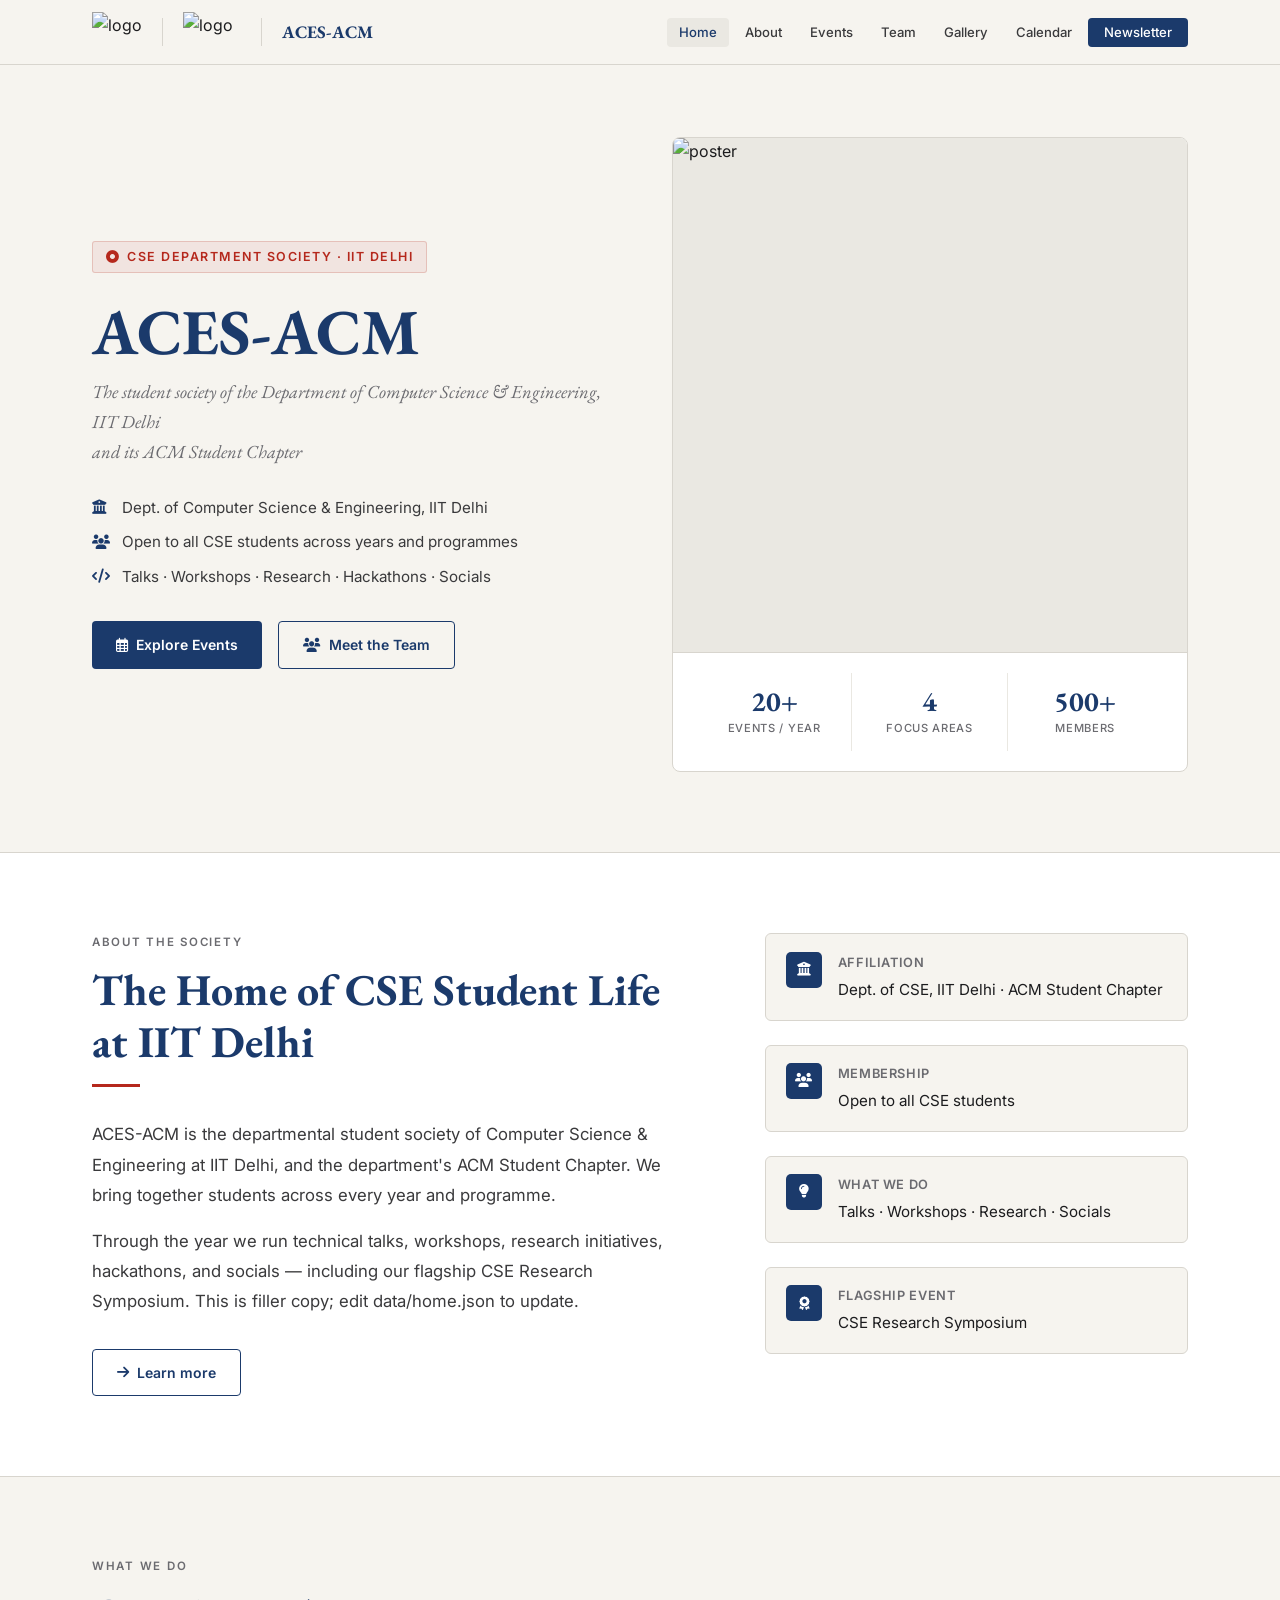
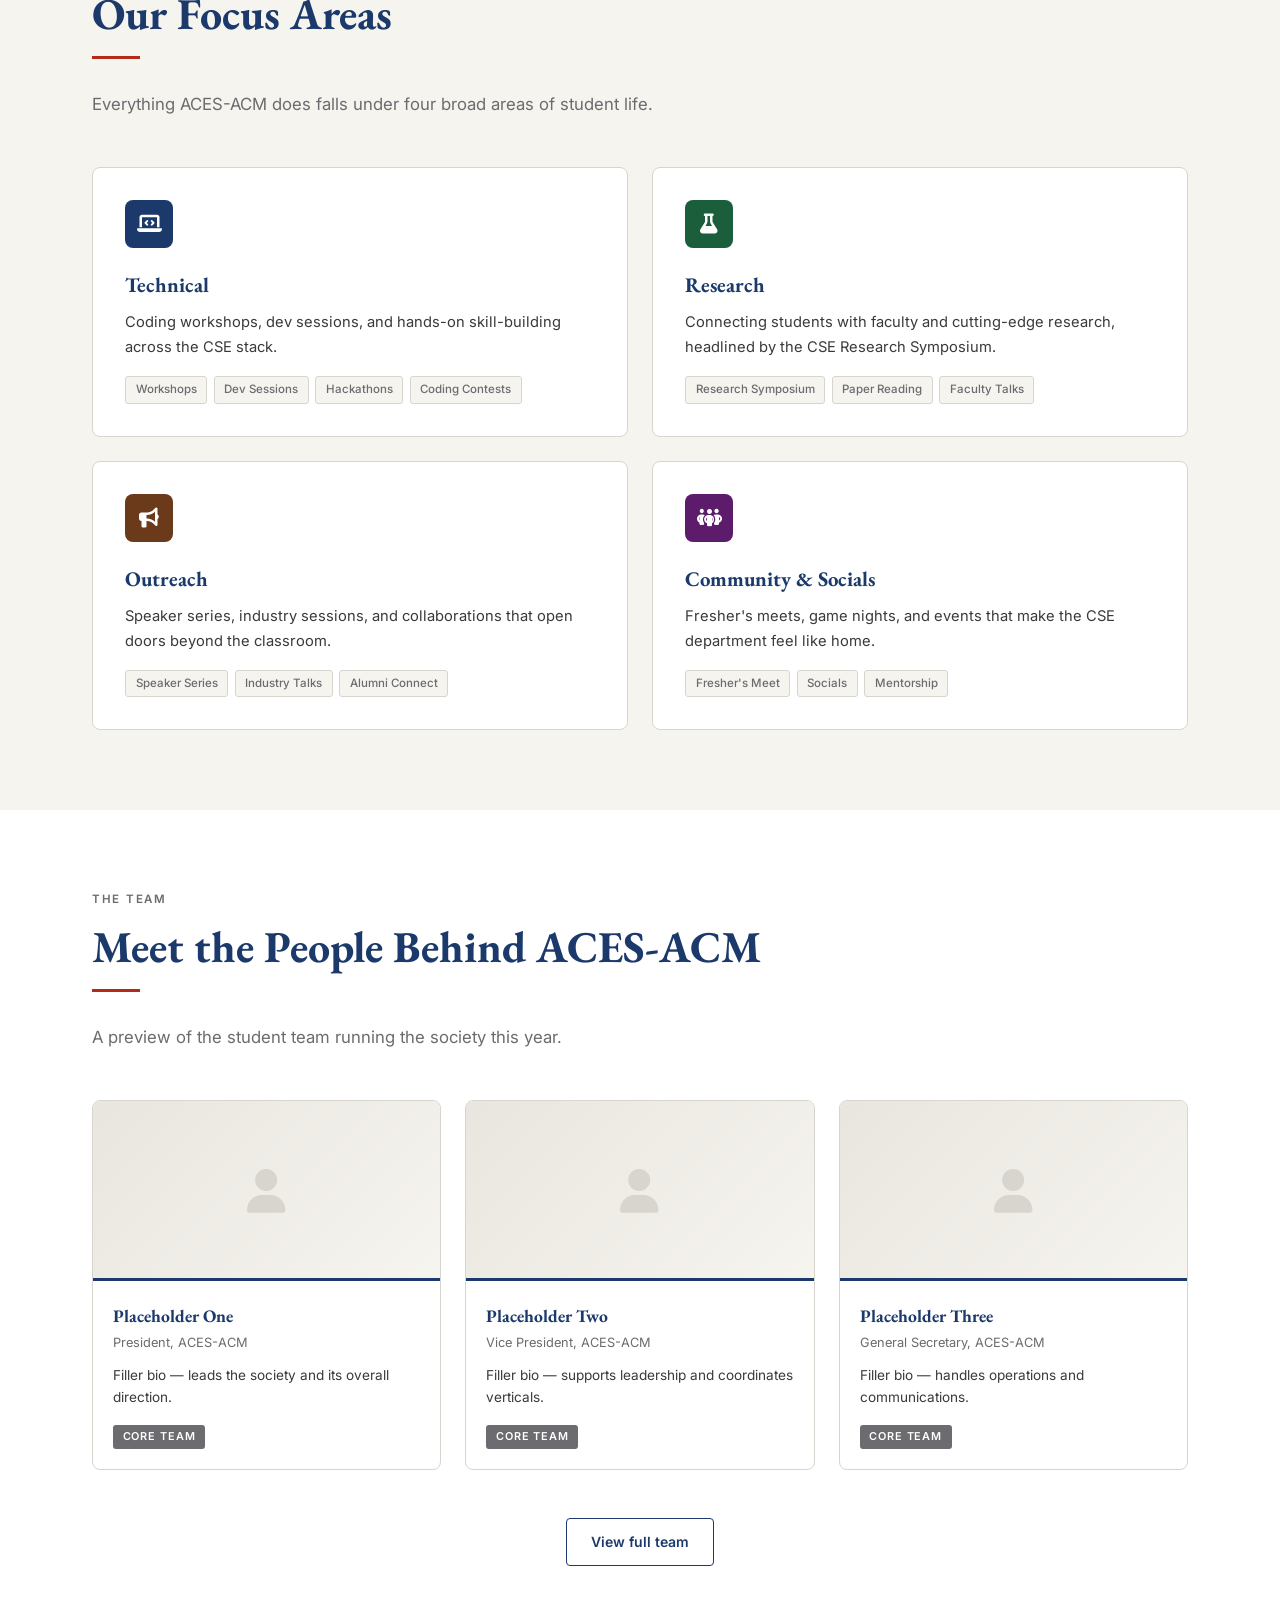
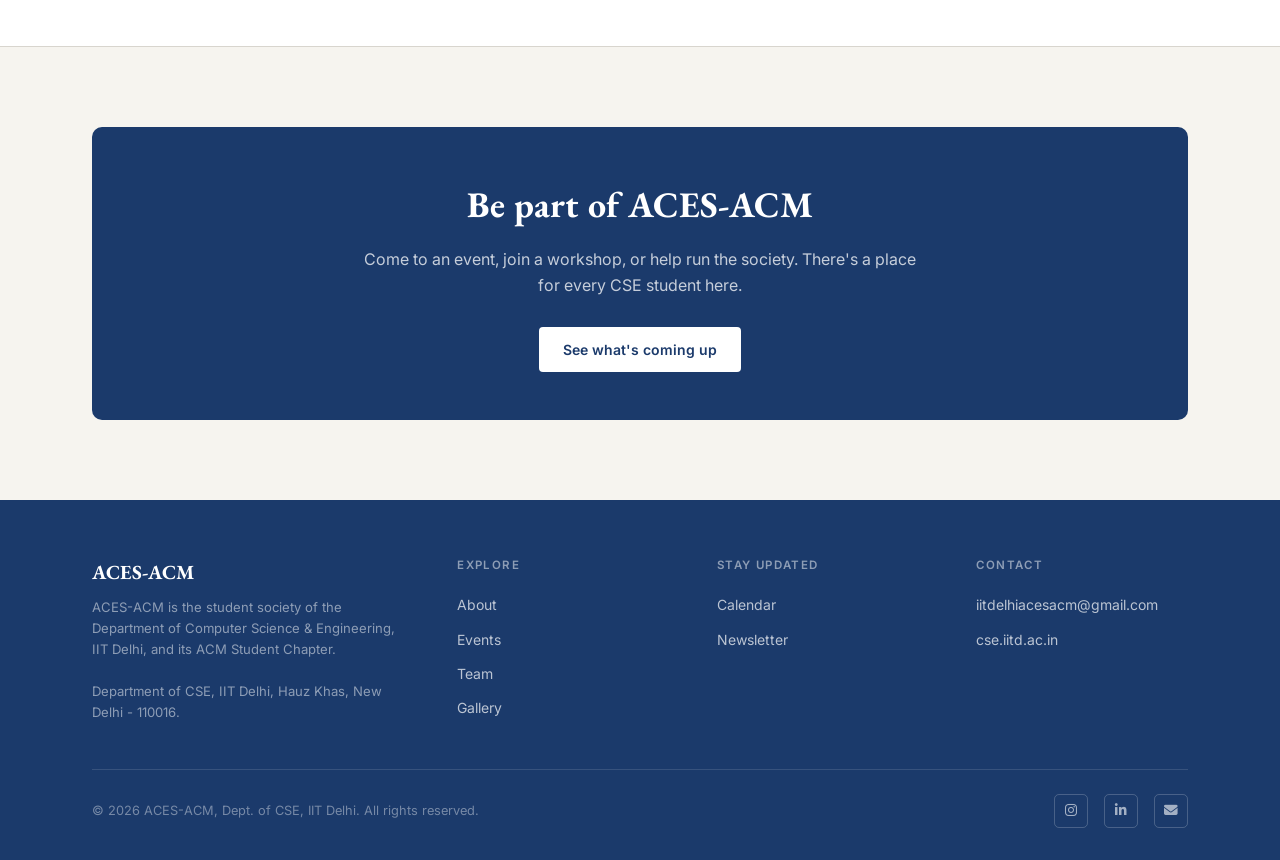
==== index.html @ f773c3b9 "move stuff to directory root" ====
<!DOCTYPE html>
<html lang="en">

<head>
  <meta charset="UTF-8" />
  <meta name="viewport" content="width=device-width, initial-scale=1.0" />
  <title>ACES-ACM — CSE Society, IIT Delhi</title>
  <link rel="icon" type="image/jpeg" href="assets/cse-logo.jpg" />
  <link rel="preconnect" href="https://fonts.googleapis.com" />
  <link rel="preconnect" href="https://fonts.gstatic.com" crossorigin />
  <link
    href="https://fonts.googleapis.com/css2?family=EB+Garamond:ital,wght@0,400;0,600;0,700;1,400&family=Inter:wght@300;400;500;600&display=swap"
    rel="stylesheet" />
  <link rel="stylesheet" href="https://cdnjs.cloudflare.com/ajax/libs/font-awesome/6.5.0/css/all.min.css"
    crossorigin="anonymous" />
  <link rel="stylesheet" href="css/styles.css" />
</head>

<body data-page="home">
  <nav id="navbar"><div id="navbar-mount"></div></nav>

  <section id="hero"><div id="hero-mount"></div></section>
  <section id="about" class="section-surface"><div id="home-about"></div></section>
  <section id="tracks" class="section-bg"><div id="home-tracks"></div></section>
  <section id="speakers" class="section-surface"><div id="home-speakers"></div></section>
  <section id="cta" class="section-bg"><div id="home-cta"></div></section>

  <footer id="footer"><div id="footer-mount"></div></footer>
  <script src="js/main.js"></script>
</body>

</html>
---- css/styles.css ----
/* ═══ RESET & BASE ═══════════════════════════════════════════════ */
*,
*::before,
*::after {
  box-sizing: border-box;
  margin: 0;
  padding: 0;
}

html {
  scroll-behavior: smooth;
  font-size: 16px;
}

:root {
  --bg: #F6F4EF;
  --surface: #FFFFFF;
  --navy: #1B3A6B;
  --navy-light: #2a5298;
  --red: #B5281C;
  --ink: #1C1C1E;
  --ink-2: #3A3A3C;
  --muted: #6B6B70;
  --border: #D8D5CE;
  --border-lt: #EAE8E2;
  --tag-ai: #1B3A6B;
  --tag-sys: #6B3A1B;
  --tag-theory: #1B5E3B;
  --tag-hci: #5C1B6B;
  --serif: 'EB Garamond', Georgia, serif;
  --sans: 'Inter', system-ui, sans-serif;
}

body {
  background: var(--bg);
  color: var(--ink);
  font-family: var(--sans);
  font-size: 1rem;
  line-height: 1.65;
}

a {
  color: inherit;
  text-decoration: none;
}

img {
  display: block;
  width: 100%;
}

section {
  padding: 5rem 0;
}

.container {
  max-width: 1160px;
  margin: 0 auto;
  padding: 0 2rem;
}

.section-label {
  font-family: var(--sans);
  font-size: 0.72rem;
  font-weight: 600;
  letter-spacing: 0.15em;
  text-transform: uppercase;
  color: var(--muted);
  margin-bottom: 0.75rem;
}

.section-title {
  font-family: var(--serif);
  font-size: clamp(2rem, 4vw, 2.75rem);
  font-weight: 700;
  line-height: 1.18;
  color: var(--navy);
  margin-bottom: 1rem;
}

.section-sub {
  font-size: 1.05rem;
  color: var(--muted);
  max-width: 620px;
  margin-bottom: 3rem;
}

.section-sub.center {
  margin-left: auto;
  margin-right: auto;
}

.divider {
  width: 3rem;
  height: 3px;
  background: var(--red);
  margin: 1rem 0 2rem 0;
}

/* ═══ NAVBAR ══════════════════════════════════════════════════════ */
#navbar {
  position: sticky;
  top: 0;
  z-index: 1000;
  background: rgba(246, 244, 239, 0.96);
  backdrop-filter: blur(8px);
  border-bottom: 1px solid var(--border);
  padding: 0.75rem 0;
  transition: box-shadow 0.2s;
}

#navbar.scrolled {
  box-shadow: 0 2px 12px rgba(0, 0, 0, 0.08);
}

.nav-inner {
  display: flex;
  align-items: center;
  justify-content: space-between;
  gap: 1.5rem;
}

.nav-logos {
  display: flex;
  align-items: center;
  gap: 1.25rem;
}

.nav-logo-img {
  height: 40px;
  width: auto;
  display: block;
}

.nav-sep {
  height: 28px;
  width: 1px;
  background: var(--border);
}

.nav-brand {
  font-family: var(--serif);
  font-size: 1.1rem;
  font-weight: 700;
  color: var(--navy);
  white-space: nowrap;
}

.nav-links {
  display: flex;
  align-items: center;
  gap: 0.25rem;
  list-style: none;
}

.nav-links a {
  font-size: 0.82rem;
  font-weight: 500;
  color: var(--ink-2);
  padding: 0.4rem 0.75rem;
  border-radius: 4px;
  transition: background 0.15s, color 0.15s;
}

.nav-links a:hover,
.nav-links a.active {
  background: var(--border-lt);
  color: var(--navy);
}

.nav-cta {
  background: var(--navy) !important;
  color: #fff !important;
  padding: 0.4rem 1rem !important;
  border-radius: 4px;
}

.nav-cta:hover {
  background: var(--navy-light) !important;
}

.nav-hamburger {
  display: none;
  flex-direction: column;
  gap: 4px;
  cursor: pointer;
  padding: 4px;
}

.nav-hamburger span {
  width: 22px;
  height: 2px;
  background: var(--ink);
  display: block;
  border-radius: 2px;
  transition: 0.2s;
}

/* ═══ BUTTONS ═════════════════════════════════════════════════════ */
.btn {
  display: inline-flex;
  align-items: center;
  gap: 0.5rem;
  font-family: var(--sans);
  font-size: 0.875rem;
  font-weight: 600;
  padding: 0.7rem 1.5rem;
  border-radius: 4px;
  border: none;
  cursor: pointer;
  transition: all 0.15s;
}

.btn-primary {
  background: var(--navy);
  color: #fff;
}

.btn-primary:hover {
  background: var(--navy-light);
}

.btn-outline {
  background: transparent;
  color: var(--navy);
  border: 1.5px solid var(--navy);
}

.btn-outline:hover {
  background: var(--navy);
  color: #fff;
}

.full-width-btn {
  width: 100%;
  justify-content: center;
}

/* ═══ PAGE HERO (inner pages) ═════════════════════════════════════ */
#page-hero {
  background: var(--surface);
  border-bottom: 1px solid var(--border);
  padding: 3.5rem 0;
}

.breadcrumb {
  font-size: 0.8rem;
  color: var(--muted);
  margin-bottom: 0.75rem;
}

.breadcrumb a:hover {
  color: var(--navy);
}

.page-hero-title {
  font-family: var(--serif);
  font-size: clamp(2rem, 5vw, 3rem);
  font-weight: 700;
  color: var(--navy);
  line-height: 1.1;
}

.page-hero-sub {
  font-size: 1.05rem;
  color: var(--muted);
  max-width: 640px;
  margin-top: 0.75rem;
}

/* ═══ HERO (landing) ══════════════════════════════════════════════ */
#hero {
  padding: 4.5rem 0 5rem;
  border-bottom: 1px solid var(--border);
}

.hero-grid {
  display: grid;
  grid-template-columns: 1fr 1fr;
  gap: 4rem;
  align-items: center;
}

.hero-eyebrow {
  display: inline-flex;
  align-items: center;
  gap: 0.5rem;
  font-size: 0.78rem;
  font-weight: 600;
  letter-spacing: 0.12em;
  text-transform: uppercase;
  color: var(--red);
  background: rgba(181, 40, 28, 0.07);
  border: 1px solid rgba(181, 40, 28, 0.2);
  padding: 0.3rem 0.8rem;
  border-radius: 3px;
  margin-bottom: 1.5rem;
}

.hero-title {
  font-family: var(--serif);
  font-size: clamp(2.5rem, 6vw, 4rem);
  font-weight: 700;
  line-height: 1.1;
  color: var(--navy);
  margin-bottom: 0.5rem;
}

.hero-org {
  font-family: var(--serif);
  font-size: 1.15rem;
  color: var(--muted);
  font-style: italic;
  margin-bottom: 1.75rem;
}

.hero-meta {
  display: flex;
  flex-direction: column;
  gap: 0.6rem;
  margin-bottom: 2rem;
}

.hero-meta-item {
  display: flex;
  align-items: center;
  gap: 0.75rem;
  font-size: 0.95rem;
  color: var(--ink-2);
}

.hero-meta-item i {
  width: 18px;
  color: var(--navy);
  font-size: 0.9rem;
}

.hero-actions {
  display: flex;
  gap: 1rem;
  flex-wrap: wrap;
}

.hero-visual {
  position: relative;
}

.hero-card {
  background: var(--surface);
  border: 1px solid var(--border);
  border-radius: 8px;
  overflow: hidden;
}

.hero-card-img {
  width: 100%;
  aspect-ratio: 1 / 1;
  object-fit: cover;
  background: var(--border-lt);
  display: flex;
  align-items: center;
  justify-content: center;
}

.hero-card-img img {
  height: 100%;
  object-fit: cover;
}

.hero-card-body {
  padding: 1.25rem 1.5rem;
  border-top: 1px solid var(--border);
}

.hero-stats {
  display: grid;
  grid-template-columns: repeat(3, 1fr);
  gap: 0;
}

.hero-stat {
  padding: 0.875rem;
  text-align: center;
  border-right: 1px solid var(--border-lt);
}

.hero-stat:last-child {
  border-right: none;
}

.hero-stat-num {
  font-family: var(--serif);
  font-size: 1.75rem;
  font-weight: 700;
  color: var(--navy);
  line-height: 1;
}

.hero-stat-label {
  font-size: 0.7rem;
  font-weight: 500;
  letter-spacing: 0.06em;
  text-transform: uppercase;
  color: var(--muted);
  margin-top: 0.25rem;
}

/* ═══ ABOUT ═══════════════════════════════════════════════════════ */
.section-surface {
  background: var(--surface);
  border-bottom: 1px solid var(--border);
}

.section-bg {
  background: var(--bg);
}

.about-grid {
  display: grid;
  grid-template-columns: 1.4fr 1fr;
  gap: 5rem;
  align-items: start;
}

.about-body {
  font-size: 1.05rem;
  color: var(--ink-2);
  line-height: 1.8;
}

.about-body p+p {
  margin-top: 1rem;
}

.about-sidebar {
  display: flex;
  flex-direction: column;
  gap: 1.5rem;
}

.info-pill {
  background: var(--bg);
  border: 1px solid var(--border);
  border-radius: 6px;
  padding: 1.1rem 1.25rem;
  display: flex;
  align-items: flex-start;
  gap: 1rem;
}

.section-surface .info-pill {
  background: var(--bg);
}

.info-pill-icon {
  width: 36px;
  height: 36px;
  min-width: 36px;
  background: var(--navy);
  color: #fff;
  border-radius: 5px;
  display: flex;
  align-items: center;
  justify-content: center;
  font-size: 0.85rem;
}

.info-pill-text strong {
  display: block;
  font-size: 0.8rem;
  font-weight: 600;
  letter-spacing: 0.05em;
  text-transform: uppercase;
  color: var(--muted);
  margin-bottom: 0.15rem;
}

.info-pill-text span {
  font-size: 0.95rem;
  color: var(--ink);
}

/* ═══ DOMAINS / TRACKS ════════════════════════════════════════════ */
.domains-grid {
  display: grid;
  grid-template-columns: repeat(2, 1fr);
  gap: 1.5rem;
}

.domain-card {
  background: var(--surface);
  border: 1px solid var(--border);
  border-radius: 8px;
  padding: 2rem;
  position: relative;
  overflow: hidden;
  transition: box-shadow 0.2s, transform 0.2s;
}

.domain-card:hover {
  box-shadow: 0 4px 20px rgba(0, 0, 0, 0.07);
  transform: translateY(-2px);
}

.domain-day-badge {
  position: absolute;
  top: 1.25rem;
  right: 1.25rem;
  font-size: 0.68rem;
  font-weight: 600;
  letter-spacing: 0.1em;
  text-transform: uppercase;
  padding: 0.2rem 0.6rem;
  border-radius: 3px;
  background: var(--border-lt);
  color: var(--muted);
}

.domain-icon {
  width: 48px;
  height: 48px;
  border-radius: 8px;
  display: flex;
  align-items: center;
  justify-content: center;
  font-size: 1.25rem;
  margin-bottom: 1.25rem;
  color: #fff;
  background: var(--navy);
}

.domain-icon.ai { background: var(--tag-ai); }
.domain-icon.sys { background: var(--tag-sys); }
.domain-icon.theory { background: var(--tag-theory); }
.domain-icon.hci { background: var(--tag-hci); }

.domain-title {
  font-family: var(--serif);
  font-size: 1.3rem;
  font-weight: 700;
  color: var(--navy);
  margin-bottom: 0.5rem;
}

.domain-desc {
  font-size: 0.92rem;
  color: var(--ink-2);
  line-height: 1.7;
  margin-bottom: 1rem;
}

.domain-topics {
  display: flex;
  flex-wrap: wrap;
  gap: 0.4rem;
}

.topic-tag {
  font-size: 0.72rem;
  font-weight: 500;
  padding: 0.2rem 0.6rem;
  border-radius: 3px;
  border: 1px solid var(--border);
  color: var(--muted);
  background: var(--bg);
}

/* ═══ EVENTS ══════════════════════════════════════════════════════ */
.events-grid {
  display: grid;
  grid-template-columns: repeat(2, 1fr);
  gap: 1.5rem;
}

.event-card {
  background: var(--surface);
  border: 1px solid var(--border);
  border-radius: 8px;
  overflow: hidden;
  display: flex;
  flex-direction: column;
  transition: box-shadow 0.2s, transform 0.2s;
}

.event-card:hover {
  box-shadow: 0 6px 24px rgba(0, 0, 0, 0.08);
  transform: translateY(-3px);
}

.event-card-img {
  height: 170px;
  background: linear-gradient(135deg, #e9e6df 0%, #f6f4ef 100%);
  overflow: hidden;
}

.event-card-img img {
  width: 100%;
  height: 100%;
  object-fit: cover;
}

.event-card-body {
  padding: 1.5rem;
  display: flex;
  flex-direction: column;
  gap: 0.5rem;
  flex: 1;
}

.event-status {
  align-self: flex-start;
  font-size: 0.68rem;
  font-weight: 600;
  letter-spacing: 0.08em;
  text-transform: uppercase;
  padding: 0.2rem 0.6rem;
  border-radius: 3px;
  color: #fff;
  background: var(--muted);
}

.event-status.upcoming { background: var(--tag-theory); }
.event-status.past { background: var(--muted); }
.event-status.live { background: var(--red); }

.event-name {
  font-family: var(--serif);
  font-size: 1.25rem;
  font-weight: 700;
  color: var(--navy);
}

.event-meta {
  font-size: 0.82rem;
  color: var(--muted);
  display: flex;
  flex-wrap: wrap;
  gap: 1rem;
}

.event-meta span {
  display: inline-flex;
  align-items: center;
  gap: 0.4rem;
}

.event-desc {
  font-size: 0.9rem;
  color: var(--ink-2);
  line-height: 1.6;
}

/* ═══ SCHEDULE TABLE ══════════════════════════════════════════════ */
.schedule-tabs {
  display: flex;
  gap: 0;
  border: 1px solid var(--border);
  border-radius: 6px;
  overflow: hidden;
  width: fit-content;
  margin-bottom: 2.5rem;
}

.schedule-tab {
  font-family: var(--sans);
  font-size: 0.85rem;
  font-weight: 500;
  padding: 0.7rem 1.75rem;
  border: none;
  cursor: pointer;
  background: var(--bg);
  color: var(--muted);
  transition: background 0.15s, color 0.15s;
  border-right: 1px solid var(--border);
}

.schedule-tab:last-child {
  border-right: none;
}

.schedule-tab.active {
  background: var(--navy);
  color: #fff;
}

.schedule-day {
  display: none;
}

.schedule-day.active {
  display: block;
}

.schedule-date-banner {
  background: var(--bg);
  border: 1px solid var(--border);
  border-radius: 6px;
  padding: 0.75rem 1.25rem;
  display: flex;
  align-items: center;
  gap: 1rem;
  margin-bottom: 1.5rem;
}

.sched-date-num {
  font-family: var(--serif);
  font-size: 2rem;
  font-weight: 700;
  color: var(--navy);
  line-height: 1;
}

.sched-date-info strong {
  display: block;
  font-size: 0.95rem;
  color: var(--ink);
}

.sched-date-info span {
  font-size: 0.82rem;
  color: var(--muted);
}

.schedule-table {
  width: 100%;
  border-collapse: collapse;
}

.schedule-table thead th {
  font-size: 0.72rem;
  font-weight: 600;
  letter-spacing: 0.1em;
  text-transform: uppercase;
  color: var(--muted);
  text-align: left;
  padding: 0.5rem 0.75rem;
  border-bottom: 2px solid var(--border);
}

.schedule-table tbody tr {
  border-bottom: 1px solid var(--border-lt);
  transition: background 0.1s;
}

.schedule-table tbody tr:hover {
  background: var(--bg);
}

.schedule-table td {
  padding: 0.9rem 0.75rem;
  vertical-align: top;
}

.sched-time {
  font-size: 0.82rem;
  font-weight: 600;
  color: var(--muted);
  white-space: nowrap;
  min-width: 130px;
}

.sched-event-name {
  font-size: 0.95rem;
  font-weight: 500;
  color: var(--ink);
}

.sched-event-sub {
  font-size: 0.82rem;
  color: var(--muted);
  margin-top: 0.2rem;
}

.sched-venue {
  font-size: 0.78rem;
  color: var(--muted);
  white-space: nowrap;
  text-align: right;
}

/* ═══ SPEAKERS / TEAM ═════════════════════════════════════════════ */
.speakers-grid {
  display: grid;
  grid-template-columns: repeat(3, 1fr);
  gap: 1.5rem;
}

.speaker-card {
  background: var(--surface);
  border: 1px solid var(--border);
  border-radius: 8px;
  overflow: hidden;
  transition: box-shadow 0.2s, transform 0.2s;
  cursor: pointer;
  text-decoration: none;
  color: inherit;
  display: block;
}

.speaker-card:hover {
  box-shadow: 0 6px 24px rgba(0, 0, 0, 0.09);
  transform: translateY(-3px);
}

.speaker-img-wrap {
  height: 180px;
  background: var(--bg);
  overflow: hidden;
  position: relative;
}

.speaker-img-wrap img {
  width: 100%;
  height: 100%;
  object-fit: cover;
  object-position: top;
}

.speaker-img-wrap img.no-crop {
  object-fit: contain;
  object-position: center;
  background: var(--bg);
}

.speaker-img-placeholder {
  width: 100%;
  height: 100%;
  display: flex;
  align-items: center;
  justify-content: center;
  background: linear-gradient(135deg, #e9e6df 0%, #f6f4ef 100%);
  color: var(--border);
  font-size: 2.75rem;
}

.speaker-track-bar {
  position: absolute;
  bottom: 0;
  left: 0;
  right: 0;
  height: 3px;
  background: var(--navy);
}

.speaker-track-bar.ai { background: var(--tag-ai); }
.speaker-track-bar.sys { background: var(--tag-sys); }
.speaker-track-bar.theory { background: var(--tag-theory); }
.speaker-track-bar.hci { background: var(--tag-hci); }

.speaker-body {
  padding: 1.25rem;
}

.speaker-name {
  font-family: var(--serif);
  font-size: 1.1rem;
  font-weight: 700;
  color: var(--navy);
  margin-bottom: 0.15rem;
}

.speaker-title {
  font-size: 0.8rem;
  color: var(--muted);
  margin-bottom: 0.75rem;
}

.speaker-bio {
  font-size: 0.85rem;
  color: var(--ink-2);
  line-height: 1.6;
  margin-bottom: 1rem;
}

.speaker-footer {
  display: flex;
  align-items: center;
  justify-content: space-between;
}

.speaker-domain {
  font-size: 0.68rem;
  font-weight: 600;
  letter-spacing: 0.08em;
  text-transform: uppercase;
  padding: 0.2rem 0.6rem;
  border-radius: 3px;
  color: #fff;
  background: var(--muted);
}

.speaker-domain.ai { background: var(--tag-ai); }
.speaker-domain.sys { background: var(--tag-sys); }
.speaker-domain.theory { background: var(--tag-theory); }
.speaker-domain.hci { background: var(--tag-hci); }

.speaker-socials {
  display: flex;
  gap: 0.6rem;
  color: var(--muted);
}

.speaker-socials a:hover {
  color: var(--navy);
}

/* ═══ TEAM GROUPS ═════════════════════════════════════════════════ */
.team-group + .team-group {
  margin-top: 3.5rem;
}

.team-group-title {
  font-family: var(--serif);
  font-size: 1.5rem;
  font-weight: 700;
  color: var(--navy);
  margin-bottom: 1.5rem;
  padding-bottom: 0.5rem;
  border-bottom: 1px solid var(--border);
}

/* ═══ GALLERY ═════════════════════════════════════════════════════ */
.gallery-filters {
  display: flex;
  flex-wrap: wrap;
  gap: 0.5rem;
  margin-bottom: 2.5rem;
}

.gallery-filter {
  font-size: 0.8rem;
  font-weight: 500;
  padding: 0.4rem 1rem;
  border-radius: 20px;
  border: 1px solid var(--border);
  background: var(--surface);
  color: var(--muted);
  cursor: pointer;
  transition: all 0.15s;
}

.gallery-filter.active,
.gallery-filter:hover {
  background: var(--navy);
  color: #fff;
  border-color: var(--navy);
}

.gallery-grid {
  display: grid;
  grid-template-columns: repeat(3, 1fr);
  gap: 1rem;
}

.gallery-item {
  background: var(--border-lt);
  border-radius: 6px;
  overflow: hidden;
  position: relative;
  aspect-ratio: 4 / 3;
}

.gallery-item img {
  width: 100%;
  height: 100%;
  object-fit: cover;
  transition: transform 0.3s;
}

.gallery-placeholder {
  width: 100%;
  height: 100%;
  background: linear-gradient(135deg, #e9e6df 0%, #f6f4ef 100%);
  display: flex;
  align-items: center;
  justify-content: center;
  color: var(--border);
  font-size: 2rem;
}

.gallery-item:hover img {
  transform: scale(1.05);
}

.gallery-overlay {
  position: absolute;
  inset: 0;
  background: rgba(27, 58, 107, 0);
  transition: background 0.2s;
  display: flex;
  align-items: flex-end;
  padding: 1rem;
}

.gallery-item:hover .gallery-overlay {
  background: linear-gradient(to top, rgba(27, 58, 107, 0.75), rgba(27, 58, 107, 0));
}

.gallery-caption {
  color: #fff;
  font-size: 0.85rem;
  font-weight: 500;
  opacity: 0;
  transition: opacity 0.2s;
}

.gallery-item:hover .gallery-caption {
  opacity: 1;
}

/* ═══ CALENDAR ════════════════════════════════════════════════════ */
.calendar-list {
  display: flex;
  flex-direction: column;
  gap: 1rem;
}

.calendar-row {
  background: var(--surface);
  border: 1px solid var(--border);
  border-radius: 8px;
  padding: 1.25rem 1.5rem;
  display: flex;
  align-items: center;
  gap: 1.5rem;
  transition: box-shadow 0.2s;
}

.calendar-row:hover {
  box-shadow: 0 4px 16px rgba(0, 0, 0, 0.06);
}

.cal-date {
  min-width: 68px;
  text-align: center;
  border-right: 1px solid var(--border-lt);
  padding-right: 1.5rem;
}

.cal-date-day {
  font-family: var(--serif);
  font-size: 1.9rem;
  font-weight: 700;
  color: var(--navy);
  line-height: 1;
}

.cal-date-mon {
  font-size: 0.72rem;
  font-weight: 600;
  letter-spacing: 0.08em;
  text-transform: uppercase;
  color: var(--muted);
  margin-top: 0.25rem;
}

.cal-body {
  flex: 1;
}

.cal-title {
  font-size: 1.05rem;
  font-weight: 600;
  color: var(--ink);
}

.cal-meta {
  font-size: 0.82rem;
  color: var(--muted);
  margin-top: 0.25rem;
  display: flex;
  flex-wrap: wrap;
  gap: 1rem;
}

.cal-meta span {
  display: inline-flex;
  align-items: center;
  gap: 0.4rem;
}

.cal-tag {
  font-size: 0.68rem;
  font-weight: 600;
  letter-spacing: 0.06em;
  text-transform: uppercase;
  padding: 0.2rem 0.6rem;
  border-radius: 3px;
  color: #fff;
  background: var(--navy);
  white-space: nowrap;
}

/* ═══ NEWSLETTER ══════════════════════════════════════════════════ */
.newsletter-signup {
  background: var(--surface);
  border: 1px solid var(--border);
  border-radius: 8px;
  padding: 2.5rem;
  display: flex;
  flex-direction: column;
  gap: 1rem;
  margin-bottom: 3.5rem;
}

.newsletter-form {
  display: flex;
  gap: 0.75rem;
  flex-wrap: wrap;
}

.newsletter-form input {
  flex: 1;
  min-width: 220px;
  font-family: var(--sans);
  font-size: 0.95rem;
  padding: 0.7rem 1rem;
  border: 1px solid var(--border);
  border-radius: 4px;
  background: var(--bg);
  color: var(--ink);
}

.newsletter-form input:focus {
  outline: none;
  border-color: var(--navy);
}

.issues-grid {
  display: grid;
  grid-template-columns: repeat(2, 1fr);
  gap: 1.5rem;
}

.issue-card {
  background: var(--surface);
  border: 1px solid var(--border);
  border-radius: 8px;
  padding: 1.75rem;
  transition: box-shadow 0.2s, transform 0.2s;
}

.issue-card:hover {
  box-shadow: 0 6px 24px rgba(0, 0, 0, 0.08);
  transform: translateY(-3px);
}

.issue-num {
  font-size: 0.72rem;
  font-weight: 600;
  letter-spacing: 0.1em;
  text-transform: uppercase;
  color: var(--red);
  margin-bottom: 0.5rem;
}

.issue-title {
  font-family: var(--serif);
  font-size: 1.25rem;
  font-weight: 700;
  color: var(--navy);
  margin-bottom: 0.35rem;
}

.issue-date {
  font-size: 0.8rem;
  color: var(--muted);
  margin-bottom: 0.75rem;
}

.issue-summary {
  font-size: 0.9rem;
  color: var(--ink-2);
  line-height: 1.6;
  margin-bottom: 1rem;
}

.issue-link {
  font-size: 0.85rem;
  font-weight: 600;
  color: var(--navy);
  display: inline-flex;
  align-items: center;
  gap: 0.4rem;
}

.issue-link:hover {
  gap: 0.6rem;
}

/* ═══ FORMS & CARDS ═══════════════════════════════════════════════ */
.form-card {
  background: var(--bg);
  border: 1px solid var(--border);
  border-radius: 8px;
  padding: 3rem 2rem;
  box-shadow: 0 4px 12px rgba(0, 0, 0, 0.03);
}

.reg-grid {
  display: grid;
  grid-template-columns: 1fr 1.4fr;
  gap: 5rem;
  align-items: start;
}

.reg-info h3 {
  font-family: var(--serif);
  font-size: 1.15rem;
  color: var(--navy);
  margin-bottom: 0.5rem;
}

.reg-info p {
  font-size: 0.9rem;
  color: var(--muted);
  line-height: 1.7;
  margin-bottom: 1.5rem;
}

/* ═══ CTA STRIP ═══════════════════════════════════════════════════ */
.cta-strip {
  background: var(--navy);
  border-radius: 10px;
  padding: 3rem 2.5rem;
  text-align: center;
  color: #fff;
}

.cta-strip h2 {
  font-family: var(--serif);
  font-size: clamp(1.6rem, 3vw, 2.25rem);
  margin-bottom: 0.75rem;
}

.cta-strip p {
  color: rgba(255, 255, 255, 0.75);
  max-width: 560px;
  margin: 0 auto 1.75rem;
}

.cta-strip .btn-primary {
  background: #fff;
  color: var(--navy);
}

.cta-strip .btn-primary:hover {
  background: var(--bg);
}

/* ═══ FOOTER ══════════════════════════════════════════════════════ */
#footer {
  background: var(--navy);
  color: rgba(255, 255, 255, 0.75);
  padding: 3.5rem 0 2rem;
}

.footer-grid {
  display: grid;
  grid-template-columns: 1.5fr 1fr 1fr 1fr;
  gap: 3rem;
  padding-bottom: 2.5rem;
  border-bottom: 1px solid rgba(255, 255, 255, 0.12);
}

.footer-brand-name {
  font-family: var(--serif);
  font-size: 1.25rem;
  font-weight: 700;
  color: #fff;
  margin-bottom: 0.5rem;
}

.footer-brand-sub {
  font-size: 0.82rem;
  color: rgba(255, 255, 255, 0.5);
  line-height: 1.6;
}

.footer-col h4 {
  font-size: 0.72rem;
  font-weight: 600;
  letter-spacing: 0.12em;
  text-transform: uppercase;
  color: rgba(255, 255, 255, 0.5);
  margin-bottom: 1rem;
}

.footer-links {
  list-style: none;
}

.footer-links li {
  margin-bottom: 0.5rem;
}

.footer-links a {
  font-size: 0.875rem;
  color: rgba(255, 255, 255, 0.7);
  transition: color 0.15s;
}

.footer-links a:hover {
  color: #fff;
}

.footer-bottom {
  display: flex;
  justify-content: space-between;
  align-items: center;
  padding-top: 1.5rem;
  flex-wrap: wrap;
  gap: 1rem;
}

.footer-bottom span {
  font-size: 0.8rem;
  color: rgba(255, 255, 255, 0.4);
}

.footer-socials {
  display: flex;
  gap: 1rem;
}

.footer-social {
  width: 34px;
  height: 34px;
  border: 1px solid rgba(255, 255, 255, 0.2);
  border-radius: 5px;
  display: flex;
  align-items: center;
  justify-content: center;
  color: rgba(255, 255, 255, 0.6);
  font-size: 0.85rem;
  transition: border-color 0.15s, color 0.15s;
}

.footer-social:hover {
  border-color: rgba(255, 255, 255, 0.7);
  color: #fff;
}

/* ═══ UTILITY ═════════════════════════════════════════════════════ */
.text-center { text-align: center; }
.mt-1 { margin-top: 1rem; }
.mt-2 { margin-top: 2rem; }
.mt-3 { margin-top: 3rem; }

/* ═══ RESPONSIVE ══════════════════════════════════════════════════ */
@media (max-width: 900px) {

  .hero-grid,
  .about-grid,
  .reg-grid {
    grid-template-columns: 1fr;
    gap: 2.5rem;
  }

  .hero-visual {
    display: none;
  }

  .domains-grid,
  .events-grid,
  .issues-grid {
    grid-template-columns: 1fr;
  }

  .speakers-grid,
  .gallery-grid {
    grid-template-columns: repeat(2, 1fr);
  }

  .footer-grid {
    grid-template-columns: 1fr 1fr;
    gap: 2rem;
  }

  .nav-links {
    display: none;
  }

  .nav-hamburger {
    display: flex;
  }

  .nav-links.mobile-open {
    display: flex;
    flex-direction: column;
    position: absolute;
    top: 100%;
    left: 0;
    right: 0;
    background: var(--bg);
    border-bottom: 1px solid var(--border);
    padding: 1rem;
    gap: 0.25rem;
  }
}

@media (max-width: 600px) {

  .speakers-grid,
  .gallery-grid {
    grid-template-columns: 1fr;
  }

  .footer-grid {
    grid-template-columns: 1fr;
  }

  .calendar-row {
    flex-direction: column;
    align-items: flex-start;
    gap: 1rem;
  }

  .cal-date {
    border-right: none;
    border-bottom: 1px solid var(--border-lt);
    padding-right: 0;
    padding-bottom: 0.75rem;
    text-align: left;
    display: flex;
    align-items: baseline;
    gap: 0.5rem;
  }
}
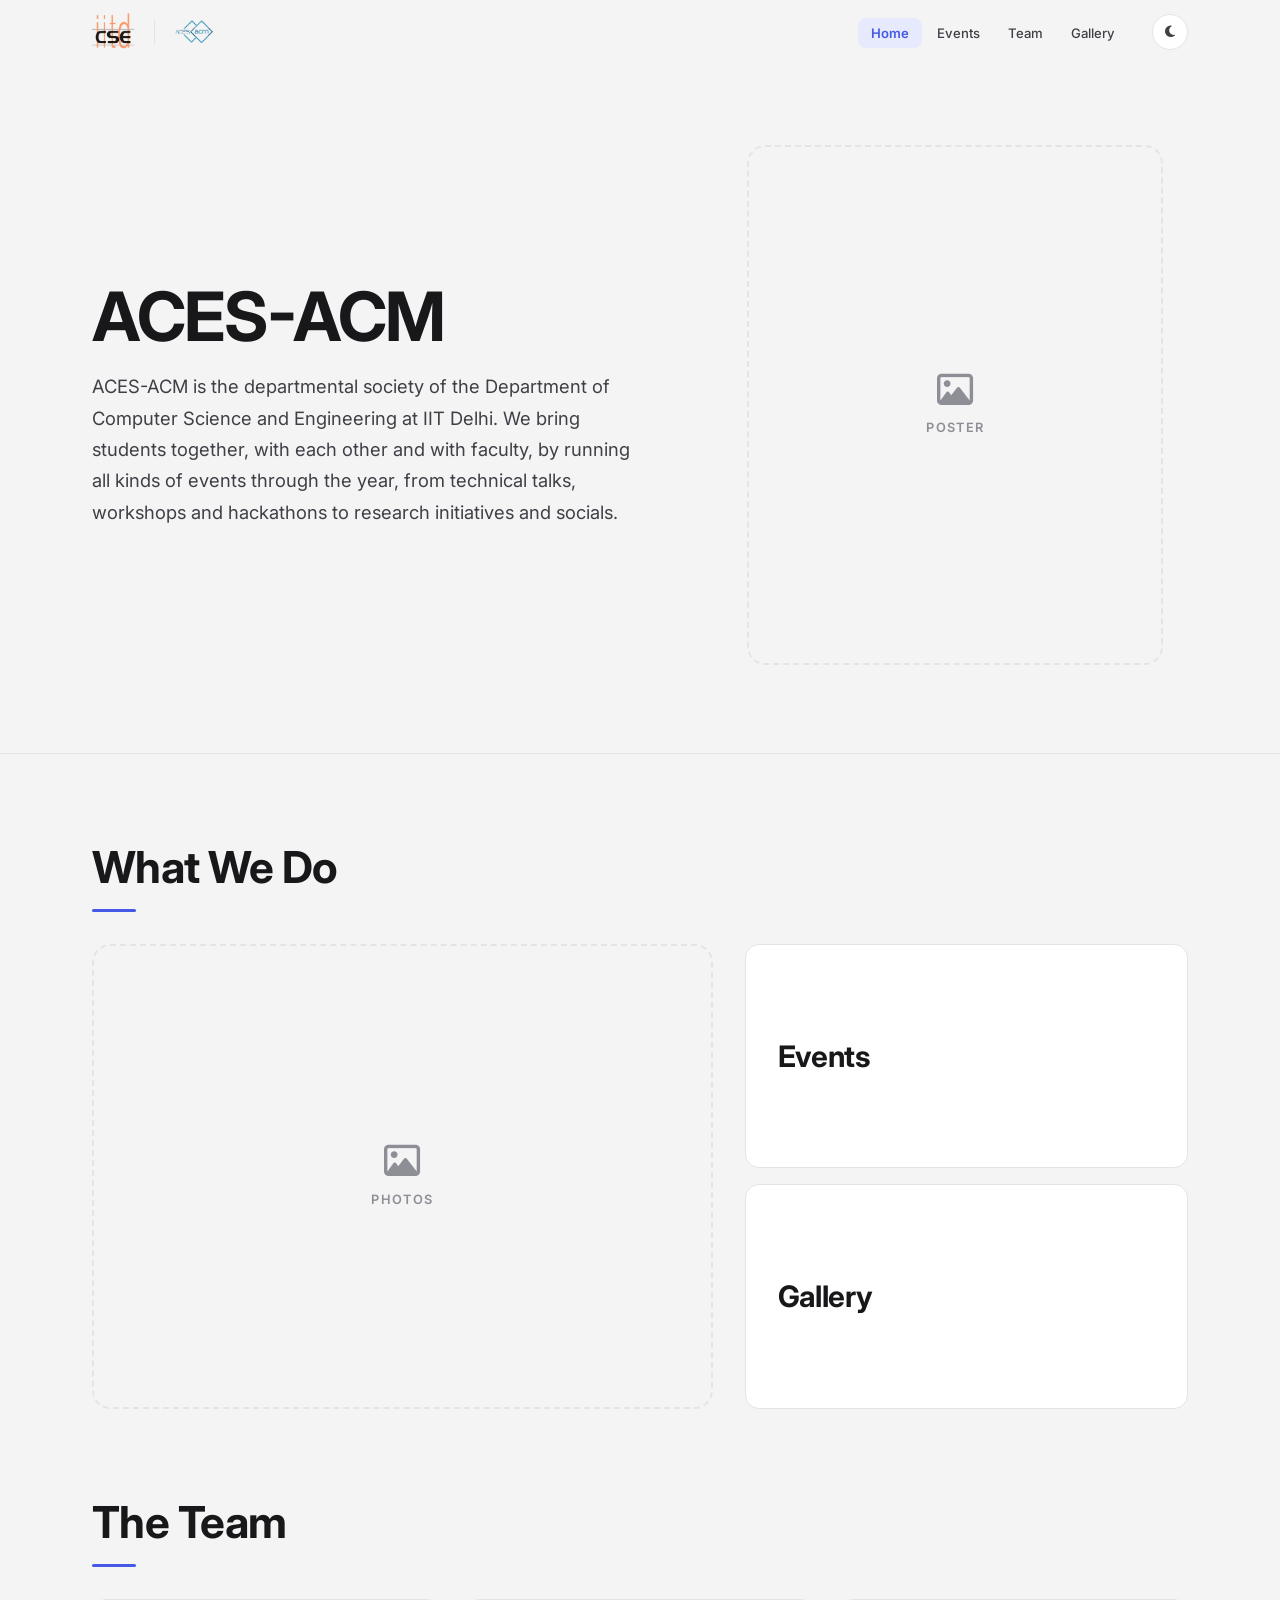
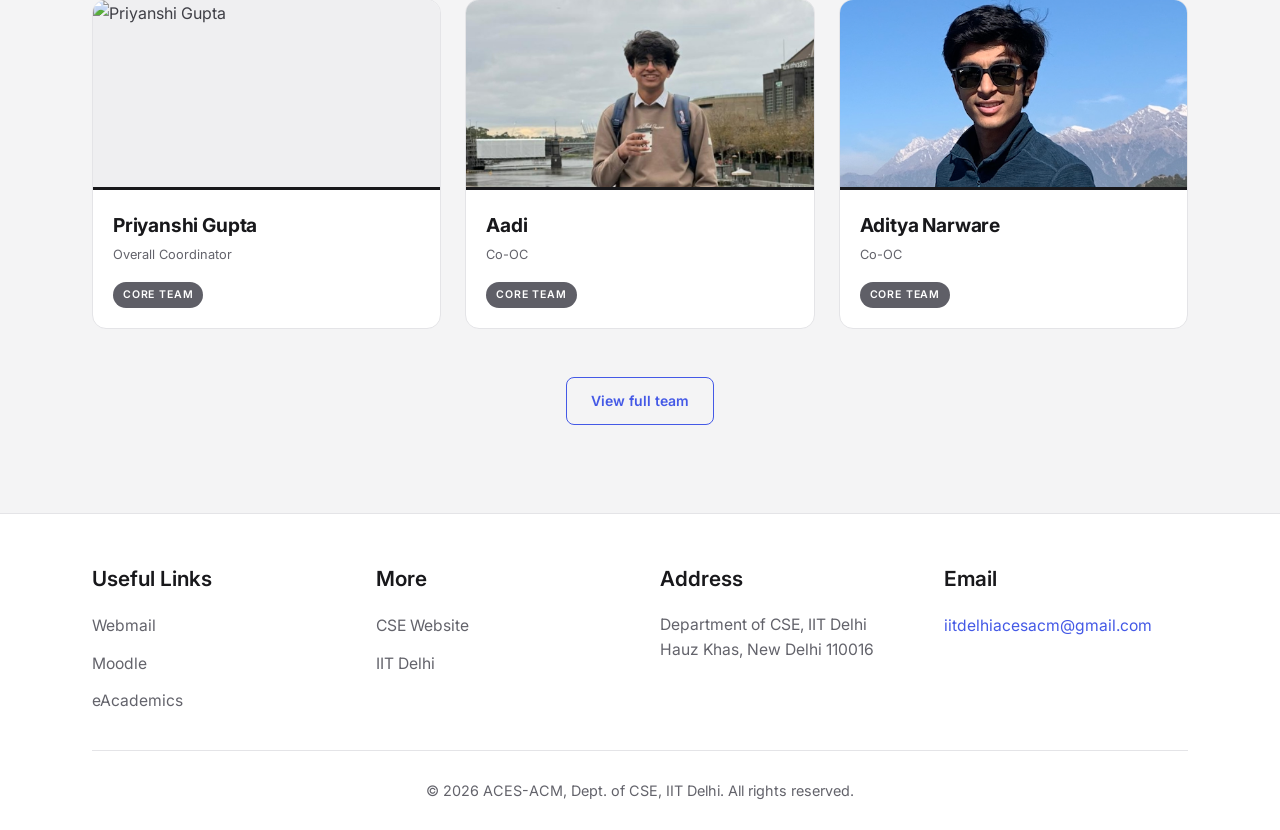
==== commit 59fb7ea0: "Redesign site: new theme with night mode, events-as-calendar, event galleries - New light/dark theme" ====
--- a/index.html
+++ b/index.html
@@ -8,22 +8,25 @@
   <link rel="icon" type="image/jpeg" href="assets/cse-logo.jpg" />
   <link rel="preconnect" href="https://fonts.googleapis.com" />
   <link rel="preconnect" href="https://fonts.gstatic.com" crossorigin />
-  <link
-    href="https://fonts.googleapis.com/css2?family=EB+Garamond:ital,wght@0,400;0,600;0,700;1,400&family=Inter:wght@300;400;500;600&display=swap"
-    rel="stylesheet" />
+  <link href="https://fonts.googleapis.com/css2?family=Inter:wght@400;500;600;700&display=swap" rel="stylesheet" />
   <link rel="stylesheet" href="https://cdnjs.cloudflare.com/ajax/libs/font-awesome/6.5.0/css/all.min.css"
     crossorigin="anonymous" />
   <link rel="stylesheet" href="css/styles.css" />
+  <script>
+    // apply saved theme (or the OS setting) before first paint to avoid a flash
+    try {
+      const t = localStorage.getItem('theme');
+      if (t === 'dark' || (!t && matchMedia('(prefers-color-scheme: dark)').matches)) document.documentElement.dataset.theme = 'dark';
+    } catch (e) {}
+  </script>
 </head>
 
 <body data-page="home">
   <nav id="navbar"><div id="navbar-mount"></div></nav>
 
   <section id="hero"><div id="hero-mount"></div></section>
-  <section id="about" class="section-surface"><div id="home-about"></div></section>
-  <section id="tracks" class="section-bg"><div id="home-tracks"></div></section>
-  <section id="speakers" class="section-surface"><div id="home-speakers"></div></section>
-  <section id="cta" class="section-bg"><div id="home-cta"></div></section>
+  <section id="what-we-do"><div id="home-what-we-do"></div></section>
+  <section id="speakers"><div id="home-speakers"></div></section>
 
   <footer id="footer"><div id="footer-mount"></div></footer>
   <script src="js/main.js"></script>
--- a/css/styles.css
+++ b/css/styles.css
@@ -10,33 +10,109 @@
 html {
   scroll-behavior: smooth;
   font-size: 16px;
+  -webkit-text-size-adjust: 100%;
 }
 
 :root {
-  --bg: #F6F4EF;
+  color-scheme: light;
+
+  /* ── Surfaces ── */
+  --bg: #F4F4F5;
   --surface: #FFFFFF;
-  --navy: #1B3A6B;
-  --navy-light: #2a5298;
-  --red: #B5281C;
-  --ink: #1C1C1E;
-  --ink-2: #3A3A3C;
-  --muted: #6B6B70;
-  --border: #D8D5CE;
-  --border-lt: #EAE8E2;
-  --tag-ai: #1B3A6B;
-  --tag-sys: #6B3A1B;
-  --tag-theory: #1B5E3B;
-  --tag-hci: #5C1B6B;
-  --serif: 'EB Garamond', Georgia, serif;
-  --sans: 'Inter', system-ui, sans-serif;
+  --surface-sunk: #EFEFF1;
+  --nav-bg: rgba(244, 244, 245, 0.85); /* same as --bg */
+
+  /* ── Accent: --accent for fills (white text on top), --accent-text for blue text ── */
+  --accent: #4459E6;
+  --accent-hover: #3A4ED6;
+  --accent-text: #4459E6;
+  --accent-soft: #E7EAFD;
+
+  /* ── Ink ramp ── */
+  --heading: #18181B;
+  --ink: #27272A;
+  --ink-2: #3F3F46;
+  --muted: #63636B;
+  --muted-lt: #8E8E96;
+  --badge: #5F5F67;
+
+  /* ── Hairlines ── */
+  --border: #E4E4E7;
+  --border-lt: #EDEDEF;
+
+  /* ── Category accents (greys) ── */
+  --tag-ai: #27272A;
+  --tag-sys: #3F3F46;
+  --tag-theory: #52525B;
+  --tag-hci: #71717A;
+
+  /* ── Type ── */
+  --sans: 'Inter', system-ui, -apple-system, sans-serif;
+
+  /* ── Radius scale ── */
+  --r-xs: 6px;
+  --r-sm: 8px;
+  --r-md: 14px;
+  --r-lg: 18px;
+  --r-pill: 999px;
+
+  /* ── Elevation (soft, neutral) ── */
+  --shadow-xs: 0 1px 2px rgba(0, 0, 0, 0.05);
+  --shadow-sm: 0 4px 14px rgba(0, 0, 0, 0.06);
+  --shadow-md: 0 12px 32px rgba(0, 0, 0, 0.09);
+  --shadow-lg: 0 20px 48px rgba(0, 0, 0, 0.12);
+
+  /* ── Motion ── */
+  --ease: cubic-bezier(0.4, 0, 0.2, 1);
+  --dur: 0.18s;
+}
+
+/* Night mode: set by the navbar toggle (saved in localStorage), else follows the OS */
+[data-theme="dark"] {
+  color-scheme: dark;
+
+  --bg: #121318;
+  --surface: #1C1E27;
+  --surface-sunk: #252836;
+  --nav-bg: rgba(18, 19, 24, 0.85);
+
+  --accent: #4459E6;
+  --accent-hover: #5367EC;
+  --accent-text: #7C8CF8;
+  --accent-soft: rgba(68, 89, 230, 0.18);
+
+  --heading: #F3F4F8;
+  --ink: #E4E6EE;
+  --ink-2: #C3C7D4;
+  --muted: #9499AB;
+  --muted-lt: #6E7385;
+  --badge: #3F4255;
+
+  --border: #2C2F3D;
+  --border-lt: #262936;
+
+  --tag-ai: #3F4255;
+  --tag-sys: #4A4E63;
+  --tag-theory: #565B72;
+  --tag-hci: #636881;
+
+  --shadow-xs: 0 1px 2px rgba(0, 0, 0, 0.3);
+  --shadow-sm: 0 4px 14px rgba(0, 0, 0, 0.3);
+  --shadow-md: 0 12px 32px rgba(0, 0, 0, 0.4);
+  --shadow-lg: 0 20px 48px rgba(0, 0, 0, 0.5);
 }
 
 body {
   background: var(--bg);
-  color: var(--ink);
+  color: var(--ink-2);
   font-family: var(--sans);
   font-size: 1rem;
   line-height: 1.65;
+  overflow-wrap: break-word;
+  font-feature-settings: 'kern', 'liga', 'calt';
+  -webkit-font-smoothing: antialiased;
+  -moz-osx-font-smoothing: grayscale;
+  text-rendering: optimizeLegibility;
 }
 
 a {
@@ -49,8 +125,36 @@
   width: 100%;
 }
 
+p {
+  text-wrap: pretty;
+}
+
+::selection {
+  background: var(--accent);
+  color: #fff;
+}
+
+:focus-visible {
+  outline: 2px solid var(--accent);
+  outline-offset: 3px;
+  border-radius: 2px;
+}
+
+body.nav-open {
+  overflow: hidden;
+}
+
 section {
-  padding: 5rem 0;
+  padding: 5.5rem 0;
+}
+
+/* sections share one background, so don't double the gap between them */
+section:not(#hero, #page-hero) + section {
+  padding-top: 0;
+}
+
+section[id] {
+  scroll-margin-top: 5rem;
 }
 
 .container {
@@ -59,30 +163,35 @@
   padding: 0 2rem;
 }
 
+/* ═══ SECTION HEADERS ════════════════════════════════════════════ */
 .section-label {
   font-family: var(--sans);
   font-size: 0.72rem;
   font-weight: 600;
-  letter-spacing: 0.15em;
+  letter-spacing: 0.16em;
   text-transform: uppercase;
-  color: var(--muted);
-  margin-bottom: 0.75rem;
+  color: var(--accent-text);
+  margin-bottom: 0.85rem;
 }
 
 .section-title {
-  font-family: var(--serif);
+  font-family: var(--sans);
   font-size: clamp(2rem, 4vw, 2.75rem);
   font-weight: 700;
-  line-height: 1.18;
-  color: var(--navy);
+  line-height: 1.15;
+  letter-spacing: -0.012em;
+  color: var(--heading);
   margin-bottom: 1rem;
+  text-wrap: balance;
 }
 
 .section-sub {
-  font-size: 1.05rem;
+  font-size: 1.075rem;
+  line-height: 1.7;
   color: var(--muted);
   max-width: 620px;
   margin-bottom: 3rem;
+  text-wrap: pretty;
 }
 
 .section-sub.center {
@@ -91,9 +200,10 @@
 }
 
 .divider {
-  width: 3rem;
+  width: 2.75rem;
   height: 3px;
-  background: var(--red);
+  background: var(--accent);
+  border-radius: var(--r-pill);
   margin: 1rem 0 2rem 0;
 }
 
@@ -102,15 +212,17 @@
   position: sticky;
   top: 0;
   z-index: 1000;
-  background: rgba(246, 244, 239, 0.96);
-  backdrop-filter: blur(8px);
-  border-bottom: 1px solid var(--border);
+  background: var(--nav-bg);
+  backdrop-filter: saturate(140%) blur(12px);
+  -webkit-backdrop-filter: saturate(140%) blur(12px);
+  border-bottom: 1px solid transparent;
   padding: 0.75rem 0;
-  transition: box-shadow 0.2s;
+  transition: box-shadow var(--dur) var(--ease), border-color var(--dur) var(--ease), background var(--dur) var(--ease);
 }
 
 #navbar.scrolled {
-  box-shadow: 0 2px 12px rgba(0, 0, 0, 0.08);
+  border-bottom-color: var(--border);
+  box-shadow: var(--shadow-sm);
 }
 
 .nav-inner {
@@ -133,50 +245,85 @@
 }
 
 .nav-sep {
-  height: 28px;
+  height: 26px;
   width: 1px;
   background: var(--border);
 }
 
-.nav-brand {
-  font-family: var(--serif);
-  font-size: 1.1rem;
-  font-weight: 700;
-  color: var(--navy);
-  white-space: nowrap;
-}
-
 .nav-links {
   display: flex;
   align-items: center;
-  gap: 0.25rem;
+  gap: 0.15rem;
   list-style: none;
+  margin-left: auto;
 }
 
 .nav-links a {
   font-size: 0.82rem;
   font-weight: 500;
   color: var(--ink-2);
-  padding: 0.4rem 0.75rem;
-  border-radius: 4px;
-  transition: background 0.15s, color 0.15s;
-}
-
-.nav-links a:hover,
+  padding: 0.45rem 0.8rem;
+  border-radius: var(--r-sm);
+  transition: background var(--dur) var(--ease), color var(--dur) var(--ease);
+}
+
+.nav-links a:hover {
+  background: var(--border-lt);
+  color: var(--heading);
+}
+
 .nav-links a.active {
-  background: var(--border-lt);
-  color: var(--navy);
+  color: var(--accent-text);
+  background: var(--accent-soft);
+  font-weight: 600;
 }
 
 .nav-cta {
-  background: var(--navy) !important;
+  background: var(--accent) !important;
   color: #fff !important;
-  padding: 0.4rem 1rem !important;
-  border-radius: 4px;
+  font-weight: 600 !important;
+  padding: 0.45rem 1.05rem !important;
+  border-radius: var(--r-sm);
+  box-shadow: var(--shadow-xs);
+  transition: background var(--dur) var(--ease), box-shadow var(--dur) var(--ease);
 }
 
 .nav-cta:hover {
-  background: var(--navy-light) !important;
+  background: var(--accent-hover) !important;
+  box-shadow: var(--shadow-sm);
+}
+
+.theme-toggle {
+  width: 2.25rem;
+  height: 2.25rem;
+  flex-shrink: 0;
+  display: inline-flex;
+  align-items: center;
+  justify-content: center;
+  border-radius: 50%;
+  border: 1px solid var(--border);
+  background: var(--surface);
+  color: var(--ink-2);
+  cursor: pointer;
+  transition: background var(--dur) var(--ease), color var(--dur) var(--ease), border-color var(--dur) var(--ease);
+}
+
+.theme-toggle:hover {
+  color: var(--accent-text);
+  border-color: var(--accent-text);
+}
+
+.nav-actions {
+  display: flex;
+  align-items: center;
+  gap: 0.75rem;
+}
+
+/* the CSE logo has black lettering, so give logos a light chip at night */
+[data-theme="dark"] .nav-logo-img {
+  background: #fff;
+  border-radius: var(--r-xs);
+  padding: 3px;
 }
 
 .nav-hamburger {
@@ -184,7 +331,12 @@
   flex-direction: column;
   gap: 4px;
   cursor: pointer;
-  padding: 4px;
+  padding: 6px;
+  background: none;
+  border: none;
+  border-radius: var(--r-xs);
+  -webkit-appearance: none;
+  appearance: none;
 }
 
 .nav-hamburger span {
@@ -193,7 +345,20 @@
   background: var(--ink);
   display: block;
   border-radius: 2px;
-  transition: 0.2s;
+  transition: transform var(--dur) var(--ease), opacity var(--dur) var(--ease);
+  transform-origin: center;
+}
+
+.nav-hamburger.active span:nth-child(1) {
+  transform: translateY(6px) rotate(45deg);
+}
+
+.nav-hamburger.active span:nth-child(2) {
+  opacity: 0;
+}
+
+.nav-hamburger.active span:nth-child(3) {
+  transform: translateY(-6px) rotate(-45deg);
 }
 
 /* ═══ BUTTONS ═════════════════════════════════════════════════════ */
@@ -204,31 +369,43 @@
   font-family: var(--sans);
   font-size: 0.875rem;
   font-weight: 600;
-  padding: 0.7rem 1.5rem;
-  border-radius: 4px;
+  letter-spacing: 0.005em;
+  padding: 0.72rem 1.5rem;
+  border-radius: var(--r-sm);
   border: none;
   cursor: pointer;
-  transition: all 0.15s;
+  transition: background var(--dur) var(--ease), color var(--dur) var(--ease),
+    box-shadow var(--dur) var(--ease), transform var(--dur) var(--ease), border-color var(--dur) var(--ease);
 }
 
 .btn-primary {
-  background: var(--navy);
+  background: var(--accent);
   color: #fff;
+  box-shadow: var(--shadow-xs);
 }
 
 .btn-primary:hover {
-  background: var(--navy-light);
+  background: var(--accent-hover);
+  box-shadow: var(--shadow-md);
+  transform: translateY(-1px);
 }
 
 .btn-outline {
   background: transparent;
-  color: var(--navy);
-  border: 1.5px solid var(--navy);
+  color: var(--accent-text);
+  border: 1.5px solid var(--accent-text);
 }
 
 .btn-outline:hover {
-  background: var(--navy);
+  background: var(--accent);
   color: #fff;
+  border-color: var(--accent);
+  transform: translateY(-1px);
+  box-shadow: var(--shadow-sm);
+}
+
+.btn:active {
+  transform: translateY(0);
 }
 
 .full-width-btn {
@@ -238,331 +415,164 @@
 
 /* ═══ PAGE HERO (inner pages) ═════════════════════════════════════ */
 #page-hero {
-  background: var(--surface);
   border-bottom: 1px solid var(--border);
-  padding: 3.5rem 0;
-}
-
-.breadcrumb {
-  font-size: 0.8rem;
-  color: var(--muted);
-  margin-bottom: 0.75rem;
-}
-
-.breadcrumb a:hover {
-  color: var(--navy);
+  padding: 3.75rem 0;
 }
 
 .page-hero-title {
-  font-family: var(--serif);
-  font-size: clamp(2rem, 5vw, 3rem);
+  font-family: var(--sans);
+  font-size: clamp(2.1rem, 5vw, 3rem);
   font-weight: 700;
-  color: var(--navy);
-  line-height: 1.1;
+  letter-spacing: -0.015em;
+  color: var(--heading);
+  line-height: 1.08;
+  text-wrap: balance;
 }
 
 .page-hero-sub {
-  font-size: 1.05rem;
+  font-size: 1.075rem;
+  line-height: 1.65;
   color: var(--muted);
   max-width: 640px;
-  margin-top: 0.75rem;
+  margin-top: 0.85rem;
+  text-wrap: pretty;
 }
 
 /* ═══ HERO (landing) ══════════════════════════════════════════════ */
 #hero {
-  padding: 4.5rem 0 5rem;
+  padding: 5rem 0 5.5rem;
   border-bottom: 1px solid var(--border);
 }
 
 .hero-grid {
   display: grid;
-  grid-template-columns: 1fr 1fr;
-  gap: 4rem;
-  align-items: center;
-}
-
-.hero-eyebrow {
-  display: inline-flex;
-  align-items: center;
-  gap: 0.5rem;
-  font-size: 0.78rem;
-  font-weight: 600;
-  letter-spacing: 0.12em;
-  text-transform: uppercase;
-  color: var(--red);
-  background: rgba(181, 40, 28, 0.07);
-  border: 1px solid rgba(181, 40, 28, 0.2);
-  padding: 0.3rem 0.8rem;
-  border-radius: 3px;
-  margin-bottom: 1.5rem;
+  grid-template-columns: 1.2fr 1fr;
+  gap: 4.5rem;
+  align-items: center;
 }
 
 .hero-title {
-  font-family: var(--serif);
-  font-size: clamp(2.5rem, 6vw, 4rem);
+  font-family: var(--sans);
+  font-size: clamp(2.75rem, 6vw, 4.25rem);
   font-weight: 700;
-  line-height: 1.1;
-  color: var(--navy);
-  margin-bottom: 0.5rem;
-}
-
-.hero-org {
-  font-family: var(--serif);
+  line-height: 1.02;
+  letter-spacing: -0.02em;
+  color: var(--heading);
+  margin-bottom: 1.25rem;
+}
+
+.hero-intro {
   font-size: 1.15rem;
-  color: var(--muted);
-  font-style: italic;
-  margin-bottom: 1.75rem;
-}
-
-.hero-meta {
-  display: flex;
-  flex-direction: column;
-  gap: 0.6rem;
-  margin-bottom: 2rem;
-}
-
-.hero-meta-item {
-  display: flex;
-  align-items: center;
-  gap: 0.75rem;
-  font-size: 0.95rem;
+  line-height: 1.7;
   color: var(--ink-2);
-}
-
-.hero-meta-item i {
-  width: 18px;
-  color: var(--navy);
-  font-size: 0.9rem;
-}
-
-.hero-actions {
-  display: flex;
-  gap: 1rem;
-  flex-wrap: wrap;
-}
-
-.hero-visual {
-  position: relative;
-}
-
-.hero-card {
-  background: var(--surface);
-  border: 1px solid var(--border);
-  border-radius: 8px;
+  max-width: 62ch;
+  text-wrap: pretty;
+}
+
+.hero-poster {
+  aspect-ratio: 4 / 5;
+  justify-self: center;
+  width: 100%;
+  max-width: 416px;
+  border-radius: var(--r-lg);
   overflow: hidden;
-}
-
-.hero-card-img {
+  background: var(--surface-sunk);
+  box-shadow: var(--shadow-md);
+}
+
+.hero-poster img {
   width: 100%;
-  aspect-ratio: 1 / 1;
-  object-fit: cover;
-  background: var(--border-lt);
-  display: flex;
-  align-items: center;
-  justify-content: center;
-}
-
-.hero-card-img img {
   height: 100%;
   object-fit: cover;
 }
 
-.hero-card-body {
-  padding: 1.25rem 1.5rem;
-  border-top: 1px solid var(--border);
-}
-
-.hero-stats {
-  display: grid;
-  grid-template-columns: repeat(3, 1fr);
-  gap: 0;
-}
-
-.hero-stat {
-  padding: 0.875rem;
-  text-align: center;
-  border-right: 1px solid var(--border-lt);
-}
-
-.hero-stat:last-child {
-  border-right: none;
-}
-
-.hero-stat-num {
-  font-family: var(--serif);
-  font-size: 1.75rem;
-  font-weight: 700;
-  color: var(--navy);
-  line-height: 1;
-}
-
-.hero-stat-label {
-  font-size: 0.7rem;
-  font-weight: 500;
-  letter-spacing: 0.06em;
-  text-transform: uppercase;
-  color: var(--muted);
-  margin-top: 0.25rem;
-}
-
-/* ═══ ABOUT ═══════════════════════════════════════════════════════ */
-.section-surface {
-  background: var(--surface);
-  border-bottom: 1px solid var(--border);
-}
-
-.section-bg {
-  background: var(--bg);
-}
-
-.about-grid {
-  display: grid;
-  grid-template-columns: 1.4fr 1fr;
-  gap: 5rem;
-  align-items: start;
-}
-
-.about-body {
-  font-size: 1.05rem;
-  color: var(--ink-2);
-  line-height: 1.8;
-}
-
-.about-body p+p {
-  margin-top: 1rem;
-}
-
-.about-sidebar {
+.hero-poster.empty {
+  box-shadow: none;
+  background: none;
+}
+
+/* shared "add a photo here" box */
+.photo-placeholder {
+  height: 100%;
   display: flex;
   flex-direction: column;
-  gap: 1.5rem;
-}
-
-.info-pill {
-  background: var(--bg);
-  border: 1px solid var(--border);
-  border-radius: 6px;
-  padding: 1.1rem 1.25rem;
-  display: flex;
-  align-items: flex-start;
-  gap: 1rem;
-}
-
-.section-surface .info-pill {
-  background: var(--bg);
-}
-
-.info-pill-icon {
-  width: 36px;
-  height: 36px;
-  min-width: 36px;
-  background: var(--navy);
-  color: #fff;
-  border-radius: 5px;
-  display: flex;
   align-items: center;
   justify-content: center;
-  font-size: 0.85rem;
-}
-
-.info-pill-text strong {
-  display: block;
+  gap: 0.6rem;
+  border: 2px dashed var(--border);
+  border-radius: inherit;
+  color: var(--muted-lt);
   font-size: 0.8rem;
-  font-weight: 600;
-  letter-spacing: 0.05em;
-  text-transform: uppercase;
-  color: var(--muted);
-  margin-bottom: 0.15rem;
-}
-
-.info-pill-text span {
-  font-size: 0.95rem;
-  color: var(--ink);
-}
-
-/* ═══ DOMAINS / TRACKS ════════════════════════════════════════════ */
-.domains-grid {
-  display: grid;
-  grid-template-columns: repeat(2, 1fr);
-  gap: 1.5rem;
-}
-
-.domain-card {
-  background: var(--surface);
-  border: 1px solid var(--border);
-  border-radius: 8px;
-  padding: 2rem;
-  position: relative;
-  overflow: hidden;
-  transition: box-shadow 0.2s, transform 0.2s;
-}
-
-.domain-card:hover {
-  box-shadow: 0 4px 20px rgba(0, 0, 0, 0.07);
-  transform: translateY(-2px);
-}
-
-.domain-day-badge {
-  position: absolute;
-  top: 1.25rem;
-  right: 1.25rem;
-  font-size: 0.68rem;
   font-weight: 600;
   letter-spacing: 0.1em;
   text-transform: uppercase;
-  padding: 0.2rem 0.6rem;
-  border-radius: 3px;
-  background: var(--border-lt);
-  color: var(--muted);
-}
-
-.domain-icon {
-  width: 48px;
-  height: 48px;
-  border-radius: 8px;
-  display: flex;
-  align-items: center;
-  justify-content: center;
-  font-size: 1.25rem;
-  margin-bottom: 1.25rem;
-  color: #fff;
-  background: var(--navy);
-}
-
-.domain-icon.ai { background: var(--tag-ai); }
-.domain-icon.sys { background: var(--tag-sys); }
-.domain-icon.theory { background: var(--tag-theory); }
-.domain-icon.hci { background: var(--tag-hci); }
-
-.domain-title {
-  font-family: var(--serif);
-  font-size: 1.3rem;
+}
+
+.photo-placeholder i {
+  font-size: 2.25rem;
+}
+
+/* ═══ WHAT WE DO (home) ═══════════════════════════════════════════ */
+.wwd-grid {
+  display: grid;
+  grid-template-columns: 1.4fr 1fr;
+  gap: 2rem;
+}
+
+.wwd-photos {
+  aspect-ratio: 4 / 3;
+  border-radius: var(--r-lg);
+  overflow: hidden;
+  display: grid;
+  grid-template-columns: repeat(2, 1fr);
+  grid-auto-rows: 1fr;
+  gap: 0.5rem;
+}
+
+.wwd-photos.empty,
+.wwd-photos.count-1 {
+  grid-template-columns: 1fr;
+}
+
+.wwd-photos img {
+  width: 100%;
+  height: 100%;
+  min-height: 0;
+  object-fit: cover;
+}
+
+/* 3 photos: the first spans the top row */
+.wwd-photos.odd img:first-child {
+  grid-column: span 2;
+}
+
+.wwd-links {
+  display: flex;
+  flex-direction: column;
+  gap: 1rem;
+}
+
+.wwd-link {
+  flex: 1;
+  display: flex;
+  align-items: center;
+  padding: 1.25rem 2rem;
+  background: var(--surface);
+  border: 1px solid var(--border);
+  border-radius: var(--r-md);
+  font-family: var(--sans);
+  font-size: 1.85rem;
   font-weight: 700;
-  color: var(--navy);
-  margin-bottom: 0.5rem;
-}
-
-.domain-desc {
-  font-size: 0.92rem;
-  color: var(--ink-2);
-  line-height: 1.7;
-  margin-bottom: 1rem;
-}
-
-.domain-topics {
-  display: flex;
-  flex-wrap: wrap;
-  gap: 0.4rem;
-}
-
-.topic-tag {
-  font-size: 0.72rem;
-  font-weight: 500;
-  padding: 0.2rem 0.6rem;
-  border-radius: 3px;
-  border: 1px solid var(--border);
-  color: var(--muted);
-  background: var(--bg);
+  letter-spacing: -0.01em;
+  color: var(--heading);
+  text-decoration: none;
+  transition: box-shadow var(--dur) var(--ease), transform var(--dur) var(--ease), border-color var(--dur) var(--ease);
+}
+
+.wwd-link:hover {
+  box-shadow: var(--shadow-md);
+  transform: translateY(-3px);
+  border-color: var(--border-lt);
 }
 
 /* ═══ EVENTS ══════════════════════════════════════════════════════ */
@@ -575,21 +585,22 @@
 .event-card {
   background: var(--surface);
   border: 1px solid var(--border);
-  border-radius: 8px;
+  border-radius: var(--r-md);
   overflow: hidden;
   display: flex;
   flex-direction: column;
-  transition: box-shadow 0.2s, transform 0.2s;
+  transition: box-shadow var(--dur) var(--ease), transform var(--dur) var(--ease), border-color var(--dur) var(--ease);
 }
 
 .event-card:hover {
-  box-shadow: 0 6px 24px rgba(0, 0, 0, 0.08);
+  box-shadow: var(--shadow-md);
   transform: translateY(-3px);
+  border-color: var(--border-lt);
 }
 
 .event-card-img {
-  height: 170px;
-  background: linear-gradient(135deg, #e9e6df 0%, #f6f4ef 100%);
+  height: 180px;
+  background: var(--surface-sunk);
   overflow: hidden;
 }
 
@@ -603,31 +614,32 @@
   padding: 1.5rem;
   display: flex;
   flex-direction: column;
-  gap: 0.5rem;
+  gap: 0.55rem;
   flex: 1;
 }
 
 .event-status {
   align-self: flex-start;
-  font-size: 0.68rem;
+  font-size: 0.66rem;
   font-weight: 600;
-  letter-spacing: 0.08em;
+  letter-spacing: 0.09em;
   text-transform: uppercase;
-  padding: 0.2rem 0.6rem;
-  border-radius: 3px;
+  padding: 0.24rem 0.62rem;
+  border-radius: var(--r-pill);
   color: #fff;
-  background: var(--muted);
-}
-
-.event-status.upcoming { background: var(--tag-theory); }
-.event-status.past { background: var(--muted); }
-.event-status.live { background: var(--red); }
+  background: var(--badge);
+}
+
+.event-status.upcoming { background: var(--accent); }
+.event-status.past { background: var(--badge); }
+.event-status.live { background: var(--accent); }
 
 .event-name {
-  font-family: var(--serif);
-  font-size: 1.25rem;
+  font-family: var(--sans);
+  font-size: 1.35rem;
   font-weight: 700;
-  color: var(--navy);
+  letter-spacing: -0.01em;
+  color: var(--heading);
 }
 
 .event-meta {
@@ -644,138 +656,23 @@
   gap: 0.4rem;
 }
 
+.event-meta i {
+  color: var(--muted-lt);
+}
+
 .event-desc {
-  font-size: 0.9rem;
+  font-size: 0.92rem;
   color: var(--ink-2);
-  line-height: 1.6;
-}
-
-/* ═══ SCHEDULE TABLE ══════════════════════════════════════════════ */
-.schedule-tabs {
-  display: flex;
-  gap: 0;
-  border: 1px solid var(--border);
-  border-radius: 6px;
-  overflow: hidden;
-  width: fit-content;
-  margin-bottom: 2.5rem;
-}
-
-.schedule-tab {
-  font-family: var(--sans);
-  font-size: 0.85rem;
-  font-weight: 500;
-  padding: 0.7rem 1.75rem;
-  border: none;
-  cursor: pointer;
-  background: var(--bg);
+  line-height: 1.65;
+}
+
+a.event-card {
+  text-decoration: none;
+  color: inherit;
+}
+
+.events-empty {
   color: var(--muted);
-  transition: background 0.15s, color 0.15s;
-  border-right: 1px solid var(--border);
-}
-
-.schedule-tab:last-child {
-  border-right: none;
-}
-
-.schedule-tab.active {
-  background: var(--navy);
-  color: #fff;
-}
-
-.schedule-day {
-  display: none;
-}
-
-.schedule-day.active {
-  display: block;
-}
-
-.schedule-date-banner {
-  background: var(--bg);
-  border: 1px solid var(--border);
-  border-radius: 6px;
-  padding: 0.75rem 1.25rem;
-  display: flex;
-  align-items: center;
-  gap: 1rem;
-  margin-bottom: 1.5rem;
-}
-
-.sched-date-num {
-  font-family: var(--serif);
-  font-size: 2rem;
-  font-weight: 700;
-  color: var(--navy);
-  line-height: 1;
-}
-
-.sched-date-info strong {
-  display: block;
-  font-size: 0.95rem;
-  color: var(--ink);
-}
-
-.sched-date-info span {
-  font-size: 0.82rem;
-  color: var(--muted);
-}
-
-.schedule-table {
-  width: 100%;
-  border-collapse: collapse;
-}
-
-.schedule-table thead th {
-  font-size: 0.72rem;
-  font-weight: 600;
-  letter-spacing: 0.1em;
-  text-transform: uppercase;
-  color: var(--muted);
-  text-align: left;
-  padding: 0.5rem 0.75rem;
-  border-bottom: 2px solid var(--border);
-}
-
-.schedule-table tbody tr {
-  border-bottom: 1px solid var(--border-lt);
-  transition: background 0.1s;
-}
-
-.schedule-table tbody tr:hover {
-  background: var(--bg);
-}
-
-.schedule-table td {
-  padding: 0.9rem 0.75rem;
-  vertical-align: top;
-}
-
-.sched-time {
-  font-size: 0.82rem;
-  font-weight: 600;
-  color: var(--muted);
-  white-space: nowrap;
-  min-width: 130px;
-}
-
-.sched-event-name {
-  font-size: 0.95rem;
-  font-weight: 500;
-  color: var(--ink);
-}
-
-.sched-event-sub {
-  font-size: 0.82rem;
-  color: var(--muted);
-  margin-top: 0.2rem;
-}
-
-.sched-venue {
-  font-size: 0.78rem;
-  color: var(--muted);
-  white-space: nowrap;
-  text-align: right;
 }
 
 /* ═══ SPEAKERS / TEAM ═════════════════════════════════════════════ */
@@ -788,23 +685,27 @@
 .speaker-card {
   background: var(--surface);
   border: 1px solid var(--border);
-  border-radius: 8px;
+  border-radius: var(--r-md);
   overflow: hidden;
-  transition: box-shadow 0.2s, transform 0.2s;
-  cursor: pointer;
+  transition: box-shadow var(--dur) var(--ease), transform var(--dur) var(--ease), border-color var(--dur) var(--ease);
   text-decoration: none;
   color: inherit;
   display: block;
 }
 
+a.speaker-card {
+  cursor: pointer;
+}
+
 .speaker-card:hover {
-  box-shadow: 0 6px 24px rgba(0, 0, 0, 0.09);
+  box-shadow: var(--shadow-md);
   transform: translateY(-3px);
+  border-color: var(--border-lt);
 }
 
 .speaker-img-wrap {
-  height: 180px;
-  background: var(--bg);
+  height: 190px;
+  background: var(--surface-sunk);
   overflow: hidden;
   position: relative;
 }
@@ -813,13 +714,13 @@
   width: 100%;
   height: 100%;
   object-fit: cover;
-  object-position: top;
+  object-position: center;
 }
 
 .speaker-img-wrap img.no-crop {
   object-fit: contain;
   object-position: center;
-  background: var(--bg);
+  background: var(--surface-sunk);
 }
 
 .speaker-img-placeholder {
@@ -828,7 +729,7 @@
   display: flex;
   align-items: center;
   justify-content: center;
-  background: linear-gradient(135deg, #e9e6df 0%, #f6f4ef 100%);
+  background: var(--surface-sunk);
   color: var(--border);
   font-size: 2.75rem;
 }
@@ -839,7 +740,7 @@
   left: 0;
   right: 0;
   height: 3px;
-  background: var(--navy);
+  background: var(--heading);
 }
 
 .speaker-track-bar.ai { background: var(--tag-ai); }
@@ -852,10 +753,11 @@
 }
 
 .speaker-name {
-  font-family: var(--serif);
-  font-size: 1.1rem;
+  font-family: var(--sans);
+  font-size: 1.2rem;
   font-weight: 700;
-  color: var(--navy);
+  letter-spacing: -0.01em;
+  color: var(--heading);
   margin-bottom: 0.15rem;
 }
 
@@ -866,10 +768,10 @@
 }
 
 .speaker-bio {
-  font-size: 0.85rem;
+  font-size: 0.88rem;
   color: var(--ink-2);
   line-height: 1.6;
-  margin-bottom: 1rem;
+  margin-bottom: 1.1rem;
 }
 
 .speaker-footer {
@@ -879,14 +781,14 @@
 }
 
 .speaker-domain {
-  font-size: 0.68rem;
+  font-size: 0.66rem;
   font-weight: 600;
   letter-spacing: 0.08em;
   text-transform: uppercase;
-  padding: 0.2rem 0.6rem;
-  border-radius: 3px;
+  padding: 0.24rem 0.62rem;
+  border-radius: var(--r-pill);
   color: #fff;
-  background: var(--muted);
+  background: var(--badge);
 }
 
 .speaker-domain.ai { background: var(--tag-ai); }
@@ -896,26 +798,54 @@
 
 .speaker-socials {
   display: flex;
-  gap: 0.6rem;
+  gap: 0.7rem;
   color: var(--muted);
 }
 
+.speaker-socials a {
+  transition: color var(--dur) var(--ease);
+}
+
 .speaker-socials a:hover {
-  color: var(--navy);
+  color: var(--accent-text);
 }
 
 /* ═══ TEAM GROUPS ═════════════════════════════════════════════════ */
 .team-group + .team-group {
-  margin-top: 3.5rem;
+  margin-top: 3.75rem;
+}
+
+/* flex instead of grid so a part-filled last row is centred */
+.team-group .speakers-grid {
+  --cols: 5;
+  --gap: 1.25rem;
+  display: flex;
+  flex-wrap: wrap;
+  justify-content: center;
+  gap: var(--gap);
+}
+
+.team-group .speaker-card {
+  width: calc((100% - (var(--cols) - 1) * var(--gap)) / var(--cols));
+}
+
+/* "align": "left" on a group in team.json opts out of centring */
+.team-group.align-left .speakers-grid {
+  justify-content: flex-start;
+}
+
+.team-group .speaker-img-wrap {
+  height: 150px;
 }
 
 .team-group-title {
-  font-family: var(--serif);
-  font-size: 1.5rem;
+  font-family: var(--sans);
+  font-size: 1.6rem;
   font-weight: 700;
-  color: var(--navy);
+  letter-spacing: -0.01em;
+  color: var(--heading);
   margin-bottom: 1.5rem;
-  padding-bottom: 0.5rem;
+  padding-bottom: 0.6rem;
   border-bottom: 1px solid var(--border);
 }
 
@@ -930,20 +860,24 @@
 .gallery-filter {
   font-size: 0.8rem;
   font-weight: 500;
-  padding: 0.4rem 1rem;
-  border-radius: 20px;
+  padding: 0.42rem 1.05rem;
+  border-radius: var(--r-pill);
   border: 1px solid var(--border);
   background: var(--surface);
   color: var(--muted);
   cursor: pointer;
-  transition: all 0.15s;
-}
-
-.gallery-filter.active,
+  transition: background var(--dur) var(--ease), color var(--dur) var(--ease), border-color var(--dur) var(--ease);
+}
+
 .gallery-filter:hover {
-  background: var(--navy);
+  border-color: var(--heading);
+  color: var(--heading);
+}
+
+.gallery-filter.active {
+  background: var(--accent);
   color: #fff;
-  border-color: var(--navy);
+  border-color: var(--accent);
 }
 
 .gallery-grid {
@@ -953,8 +887,8 @@
 }
 
 .gallery-item {
-  background: var(--border-lt);
-  border-radius: 6px;
+  background: var(--surface-sunk);
+  border-radius: var(--r-md);
   overflow: hidden;
   position: relative;
   aspect-ratio: 4 / 3;
@@ -964,13 +898,13 @@
   width: 100%;
   height: 100%;
   object-fit: cover;
-  transition: transform 0.3s;
+  transition: transform 0.4s var(--ease);
 }
 
 .gallery-placeholder {
   width: 100%;
   height: 100%;
-  background: linear-gradient(135deg, #e9e6df 0%, #f6f4ef 100%);
+  background: var(--surface-sunk);
   display: flex;
   align-items: center;
   justify-content: center;
@@ -985,15 +919,15 @@
 .gallery-overlay {
   position: absolute;
   inset: 0;
-  background: rgba(27, 58, 107, 0);
-  transition: background 0.2s;
+  background: rgba(0, 0, 0, 0);
+  transition: background var(--dur) var(--ease);
   display: flex;
   align-items: flex-end;
   padding: 1rem;
 }
 
 .gallery-item:hover .gallery-overlay {
-  background: linear-gradient(to top, rgba(27, 58, 107, 0.75), rgba(27, 58, 107, 0));
+  background: linear-gradient(to top, rgba(0, 0, 0, 0.75), rgba(0, 0, 0, 0));
 }
 
 .gallery-caption {
@@ -1001,200 +935,51 @@
   font-size: 0.85rem;
   font-weight: 500;
   opacity: 0;
-  transition: opacity 0.2s;
+  transform: translateY(4px);
+  transition: opacity var(--dur) var(--ease), transform var(--dur) var(--ease);
 }
 
 .gallery-item:hover .gallery-caption {
   opacity: 1;
-}
-
-/* ═══ CALENDAR ════════════════════════════════════════════════════ */
-.calendar-list {
-  display: flex;
-  flex-direction: column;
-  gap: 1rem;
-}
-
-.calendar-row {
+  transform: translateY(0);
+}
+
+a.gallery-item {
+  color: inherit;
+  text-decoration: none;
+}
+
+.gallery-back {
+  display: inline-flex;
+  align-items: center;
+  gap: 0.45rem;
+  font-size: 0.85rem;
+  font-weight: 500;
+  color: var(--muted);
+  text-decoration: none;
+  margin-bottom: 1.25rem;
+  transition: color var(--dur) var(--ease);
+}
+
+.gallery-back:hover {
+  color: var(--heading);
+}
+
+.gallery-event-meta {
+  margin: 0.5rem 0 2rem;
+}
+
+.gallery-empty {
+  color: var(--muted);
+}
+
+/* ═══ FORMS & CARDS ═══════════════════════════════════════════════ */
+.form-card {
   background: var(--surface);
   border: 1px solid var(--border);
-  border-radius: 8px;
-  padding: 1.25rem 1.5rem;
-  display: flex;
-  align-items: center;
-  gap: 1.5rem;
-  transition: box-shadow 0.2s;
-}
-
-.calendar-row:hover {
-  box-shadow: 0 4px 16px rgba(0, 0, 0, 0.06);
-}
-
-.cal-date {
-  min-width: 68px;
-  text-align: center;
-  border-right: 1px solid var(--border-lt);
-  padding-right: 1.5rem;
-}
-
-.cal-date-day {
-  font-family: var(--serif);
-  font-size: 1.9rem;
-  font-weight: 700;
-  color: var(--navy);
-  line-height: 1;
-}
-
-.cal-date-mon {
-  font-size: 0.72rem;
-  font-weight: 600;
-  letter-spacing: 0.08em;
-  text-transform: uppercase;
-  color: var(--muted);
-  margin-top: 0.25rem;
-}
-
-.cal-body {
-  flex: 1;
-}
-
-.cal-title {
-  font-size: 1.05rem;
-  font-weight: 600;
-  color: var(--ink);
-}
-
-.cal-meta {
-  font-size: 0.82rem;
-  color: var(--muted);
-  margin-top: 0.25rem;
-  display: flex;
-  flex-wrap: wrap;
-  gap: 1rem;
-}
-
-.cal-meta span {
-  display: inline-flex;
-  align-items: center;
-  gap: 0.4rem;
-}
-
-.cal-tag {
-  font-size: 0.68rem;
-  font-weight: 600;
-  letter-spacing: 0.06em;
-  text-transform: uppercase;
-  padding: 0.2rem 0.6rem;
-  border-radius: 3px;
-  color: #fff;
-  background: var(--navy);
-  white-space: nowrap;
-}
-
-/* ═══ NEWSLETTER ══════════════════════════════════════════════════ */
-.newsletter-signup {
-  background: var(--surface);
-  border: 1px solid var(--border);
-  border-radius: 8px;
-  padding: 2.5rem;
-  display: flex;
-  flex-direction: column;
-  gap: 1rem;
-  margin-bottom: 3.5rem;
-}
-
-.newsletter-form {
-  display: flex;
-  gap: 0.75rem;
-  flex-wrap: wrap;
-}
-
-.newsletter-form input {
-  flex: 1;
-  min-width: 220px;
-  font-family: var(--sans);
-  font-size: 0.95rem;
-  padding: 0.7rem 1rem;
-  border: 1px solid var(--border);
-  border-radius: 4px;
-  background: var(--bg);
-  color: var(--ink);
-}
-
-.newsletter-form input:focus {
-  outline: none;
-  border-color: var(--navy);
-}
-
-.issues-grid {
-  display: grid;
-  grid-template-columns: repeat(2, 1fr);
-  gap: 1.5rem;
-}
-
-.issue-card {
-  background: var(--surface);
-  border: 1px solid var(--border);
-  border-radius: 8px;
-  padding: 1.75rem;
-  transition: box-shadow 0.2s, transform 0.2s;
-}
-
-.issue-card:hover {
-  box-shadow: 0 6px 24px rgba(0, 0, 0, 0.08);
-  transform: translateY(-3px);
-}
-
-.issue-num {
-  font-size: 0.72rem;
-  font-weight: 600;
-  letter-spacing: 0.1em;
-  text-transform: uppercase;
-  color: var(--red);
-  margin-bottom: 0.5rem;
-}
-
-.issue-title {
-  font-family: var(--serif);
-  font-size: 1.25rem;
-  font-weight: 700;
-  color: var(--navy);
-  margin-bottom: 0.35rem;
-}
-
-.issue-date {
-  font-size: 0.8rem;
-  color: var(--muted);
-  margin-bottom: 0.75rem;
-}
-
-.issue-summary {
-  font-size: 0.9rem;
-  color: var(--ink-2);
-  line-height: 1.6;
-  margin-bottom: 1rem;
-}
-
-.issue-link {
-  font-size: 0.85rem;
-  font-weight: 600;
-  color: var(--navy);
-  display: inline-flex;
-  align-items: center;
-  gap: 0.4rem;
-}
-
-.issue-link:hover {
-  gap: 0.6rem;
-}
-
-/* ═══ FORMS & CARDS ═══════════════════════════════════════════════ */
-.form-card {
-  background: var(--bg);
-  border: 1px solid var(--border);
-  border-radius: 8px;
+  border-radius: var(--r-lg);
   padding: 3rem 2rem;
-  box-shadow: 0 4px 12px rgba(0, 0, 0, 0.03);
+  box-shadow: var(--shadow-sm);
 }
 
 .reg-grid {
@@ -1205,140 +990,79 @@
 }
 
 .reg-info h3 {
-  font-family: var(--serif);
-  font-size: 1.15rem;
-  color: var(--navy);
+  font-family: var(--sans);
+  font-size: 1.25rem;
+  color: var(--heading);
   margin-bottom: 0.5rem;
 }
 
 .reg-info p {
-  font-size: 0.9rem;
+  font-size: 0.92rem;
   color: var(--muted);
   line-height: 1.7;
   margin-bottom: 1.5rem;
 }
 
-/* ═══ CTA STRIP ═══════════════════════════════════════════════════ */
-.cta-strip {
-  background: var(--navy);
-  border-radius: 10px;
-  padding: 3rem 2.5rem;
-  text-align: center;
-  color: #fff;
-}
-
-.cta-strip h2 {
-  font-family: var(--serif);
-  font-size: clamp(1.6rem, 3vw, 2.25rem);
-  margin-bottom: 0.75rem;
-}
-
-.cta-strip p {
-  color: rgba(255, 255, 255, 0.75);
-  max-width: 560px;
-  margin: 0 auto 1.75rem;
-}
-
-.cta-strip .btn-primary {
-  background: #fff;
-  color: var(--navy);
-}
-
-.cta-strip .btn-primary:hover {
-  background: var(--bg);
-}
-
 /* ═══ FOOTER ══════════════════════════════════════════════════════ */
 #footer {
-  background: var(--navy);
-  color: rgba(255, 255, 255, 0.75);
-  padding: 3.5rem 0 2rem;
+  background: var(--surface);
+  border-top: 1px solid var(--border);
+  color: var(--muted);
+  padding: 3rem 0 1.75rem;
 }
 
 .footer-grid {
   display: grid;
-  grid-template-columns: 1.5fr 1fr 1fr 1fr;
-  gap: 3rem;
-  padding-bottom: 2.5rem;
-  border-bottom: 1px solid rgba(255, 255, 255, 0.12);
-}
-
-.footer-brand-name {
-  font-family: var(--serif);
-  font-size: 1.25rem;
-  font-weight: 700;
-  color: #fff;
-  margin-bottom: 0.5rem;
-}
-
-.footer-brand-sub {
-  font-size: 0.82rem;
-  color: rgba(255, 255, 255, 0.5);
-  line-height: 1.6;
+  grid-template-columns: repeat(4, 1fr);
+  gap: 2.5rem;
+  padding-bottom: 2.25rem;
+  border-bottom: 1px solid var(--border);
 }
 
 .footer-col h4 {
-  font-size: 0.72rem;
+  font-family: var(--sans);
+  font-size: 1.3rem;
   font-weight: 600;
-  letter-spacing: 0.12em;
-  text-transform: uppercase;
-  color: rgba(255, 255, 255, 0.5);
+  color: var(--heading);
   margin-bottom: 1rem;
 }
 
 .footer-links {
   list-style: none;
-}
-
-.footer-links li {
-  margin-bottom: 0.5rem;
+  display: flex;
+  flex-direction: column;
+  gap: 0.7rem;
+}
+
+.footer-links a,
+.footer-text {
+  font-size: 0.98rem;
+  line-height: 1.6;
+  color: var(--muted);
+  text-decoration: none;
 }
 
 .footer-links a {
-  font-size: 0.875rem;
-  color: rgba(255, 255, 255, 0.7);
-  transition: color 0.15s;
+  transition: color var(--dur) var(--ease);
 }
 
 .footer-links a:hover {
-  color: #fff;
+  color: var(--heading);
+}
+
+.footer-links a[href^="mailto:"] {
+  color: var(--accent-text);
+}
+
+.footer-links a[href^="mailto:"]:hover {
+  color: var(--accent-hover);
 }
 
 .footer-bottom {
-  display: flex;
-  justify-content: space-between;
-  align-items: center;
-  padding-top: 1.5rem;
-  flex-wrap: wrap;
-  gap: 1rem;
-}
-
-.footer-bottom span {
-  font-size: 0.8rem;
-  color: rgba(255, 255, 255, 0.4);
-}
-
-.footer-socials {
-  display: flex;
-  gap: 1rem;
-}
-
-.footer-social {
-  width: 34px;
-  height: 34px;
-  border: 1px solid rgba(255, 255, 255, 0.2);
-  border-radius: 5px;
-  display: flex;
-  align-items: center;
-  justify-content: center;
-  color: rgba(255, 255, 255, 0.6);
-  font-size: 0.85rem;
-  transition: border-color 0.15s, color 0.15s;
-}
-
-.footer-social:hover {
-  border-color: rgba(255, 255, 255, 0.7);
-  color: #fff;
+  text-align: center;
+  font-size: 0.9rem;
+  color: var(--muted);
+  padding-top: 1.75rem;
 }
 
 /* ═══ UTILITY ═════════════════════════════════════════════════════ */
@@ -1350,20 +1074,28 @@
 /* ═══ RESPONSIVE ══════════════════════════════════════════════════ */
 @media (max-width: 900px) {
 
+  section {
+    padding: 4rem 0;
+  }
+
   .hero-grid,
-  .about-grid,
+  .wwd-grid,
   .reg-grid {
     grid-template-columns: 1fr;
     gap: 2.5rem;
   }
 
-  .hero-visual {
+  /* on small screens show real photos under/above the content, but drop empty slots */
+  .hero-poster.empty,
+  .wwd-photos.empty {
     display: none;
   }
 
-  .domains-grid,
-  .events-grid,
-  .issues-grid {
+  .wwd-link {
+    font-size: 1.5rem;
+  }
+
+  .events-grid {
     grid-template-columns: 1fr;
   }
 
@@ -1372,58 +1104,185 @@
     grid-template-columns: repeat(2, 1fr);
   }
 
+  .team-group .speakers-grid {
+    --cols: 3;
+  }
+
   .footer-grid {
     grid-template-columns: 1fr 1fr;
     gap: 2rem;
   }
-
-  .nav-links {
-    display: none;
-  }
-
+}
+
+/* ── Navbar: collapse to hamburger + full-screen menu ── */
+@media (max-width: 980px) {
   .nav-hamburger {
     display: flex;
   }
 
+  /* keep the logos + close button above the overlay */
+  .nav-logos,
+  .nav-actions {
+    position: relative;
+    z-index: 1001;
+  }
+
+  .nav-links {
+    position: fixed;
+    top: 0;
+    left: 0;
+    width: 100%;
+    height: 100dvh;
+    z-index: 999;
+    flex-direction: column;
+    align-items: stretch;
+    gap: 0.1rem;
+    padding: 5.75rem 2rem 2.25rem;
+    background: var(--bg);
+    overflow-y: auto;
+    opacity: 0;
+    visibility: hidden;
+    transform: translateY(-8px);
+    pointer-events: none;
+    transition: opacity 0.25s var(--ease), transform 0.25s var(--ease), visibility 0.25s var(--ease);
+  }
+
   .nav-links.mobile-open {
+    opacity: 1;
+    visibility: visible;
+    transform: translateY(0);
+    pointer-events: auto;
+  }
+
+  .nav-links li {
+    width: 100%;
+  }
+
+  .nav-links a {
+    font-family: var(--sans);
+    font-size: clamp(1.65rem, 6vw, 2.15rem);
+    font-weight: 600;
+    letter-spacing: -0.01em;
+    color: var(--heading);
     display: flex;
-    flex-direction: column;
-    position: absolute;
-    top: 100%;
-    left: 0;
-    right: 0;
-    background: var(--bg);
-    border-bottom: 1px solid var(--border);
-    padding: 1rem;
-    gap: 0.25rem;
-  }
+    align-items: center;
+    justify-content: space-between;
+    gap: 1rem;
+    padding: 0.75rem 0;
+    border-bottom: 1px solid var(--border-lt);
+    transition: color var(--dur) var(--ease), padding-left var(--dur) var(--ease);
+  }
+
+  .nav-links a:not(.nav-cta)::after {
+    content: "\f054";
+    font-family: "Font Awesome 6 Free";
+    font-weight: 900;
+    font-size: 0.8rem;
+    color: var(--muted-lt);
+    transition: transform var(--dur) var(--ease), color var(--dur) var(--ease);
+  }
+
+  .nav-links a:not(.nav-cta):hover {
+    color: var(--accent-text);
+    padding-left: 0.5rem;
+  }
+
+  .nav-links a:not(.nav-cta):hover::after {
+    color: var(--accent-text);
+    transform: translateX(5px);
+  }
+
+  .nav-links a.active {
+    color: var(--accent-text);
+    background: none;
+  }
+
+  .nav-links a.active::after {
+    color: var(--accent-text);
+  }
+
+  .nav-links li:has(> .nav-cta) {
+    margin-top: auto;
+    padding-top: 1.75rem;
+  }
+
+  .nav-cta {
+    font-family: var(--sans) !important;
+    font-size: 0.95rem !important;
+    font-weight: 600 !important;
+    justify-content: center;
+    text-align: center;
+    padding: 0.95rem 1rem !important;
+    border-bottom: none !important;
+    border-radius: var(--r-sm);
+    box-shadow: var(--shadow-sm);
+  }
+
+  .nav-links.mobile-open li {
+    animation: navItemIn 0.45s var(--ease) both;
+  }
+
+  .nav-links.mobile-open li:nth-child(1) { animation-delay: 0.05s; }
+  .nav-links.mobile-open li:nth-child(2) { animation-delay: 0.09s; }
+  .nav-links.mobile-open li:nth-child(3) { animation-delay: 0.13s; }
+  .nav-links.mobile-open li:nth-child(4) { animation-delay: 0.17s; }
+  .nav-links.mobile-open li:nth-child(5) { animation-delay: 0.21s; }
+  .nav-links.mobile-open li:nth-child(6) { animation-delay: 0.25s; }
+  .nav-links.mobile-open li:nth-child(7) { animation-delay: 0.29s; }
+  .nav-links.mobile-open li:nth-child(8) { animation-delay: 0.33s; }
+}
+
+@keyframes navItemIn {
+  from { opacity: 0; transform: translateY(12px); }
+  to { opacity: 1; transform: translateY(0); }
 }
 
 @media (max-width: 600px) {
+
+  .container {
+    padding: 0 1.35rem;
+  }
+
+  .nav-logos {
+    gap: 0.85rem;
+  }
+
+  .nav-logo-img {
+    height: 32px;
+  }
+
+  .nav-links {
+    padding-left: 1.35rem;
+    padding-right: 1.35rem;
+  }
 
   .speakers-grid,
   .gallery-grid {
     grid-template-columns: 1fr;
   }
 
+  .team-group .speakers-grid {
+    --cols: 2;
+  }
+
   .footer-grid {
     grid-template-columns: 1fr;
-  }
-
-  .calendar-row {
-    flex-direction: column;
-    align-items: flex-start;
-    gap: 1rem;
-  }
-
-  .cal-date {
-    border-right: none;
-    border-bottom: 1px solid var(--border-lt);
-    padding-right: 0;
-    padding-bottom: 0.75rem;
-    text-align: left;
-    display: flex;
-    align-items: baseline;
-    gap: 0.5rem;
-  }
-}
+    gap: 1.75rem;
+  }
+}
+
+/* ═══ MOTION PREFERENCES ══════════════════════════════════════════ */
+@media (prefers-reduced-motion: reduce) {
+  html {
+    scroll-behavior: auto;
+  }
+
+  *,
+  *::before,
+  *::after {
+    animation-duration: 0.01ms !important;
+    animation-iteration-count: 1 !important;
+    transition-duration: 0.01ms !important;
+    scroll-behavior: auto !important;
+  }
+}
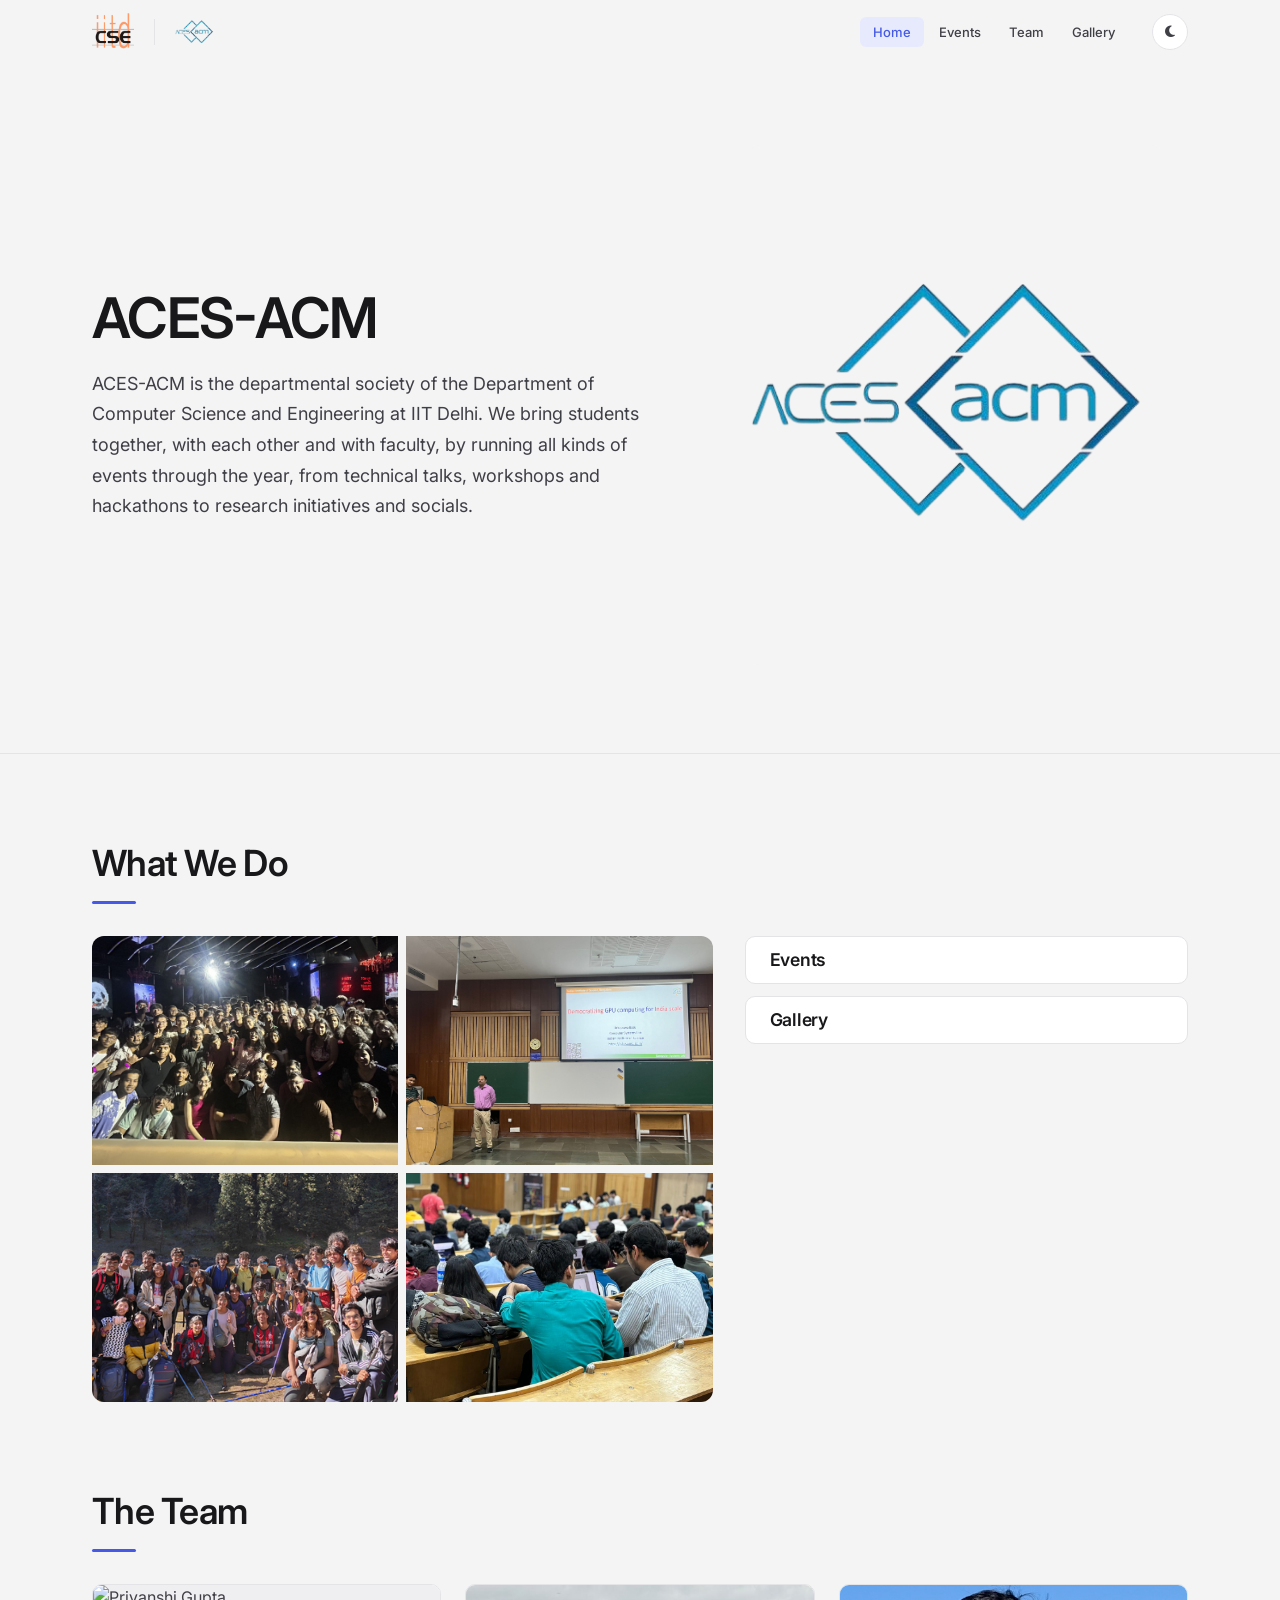
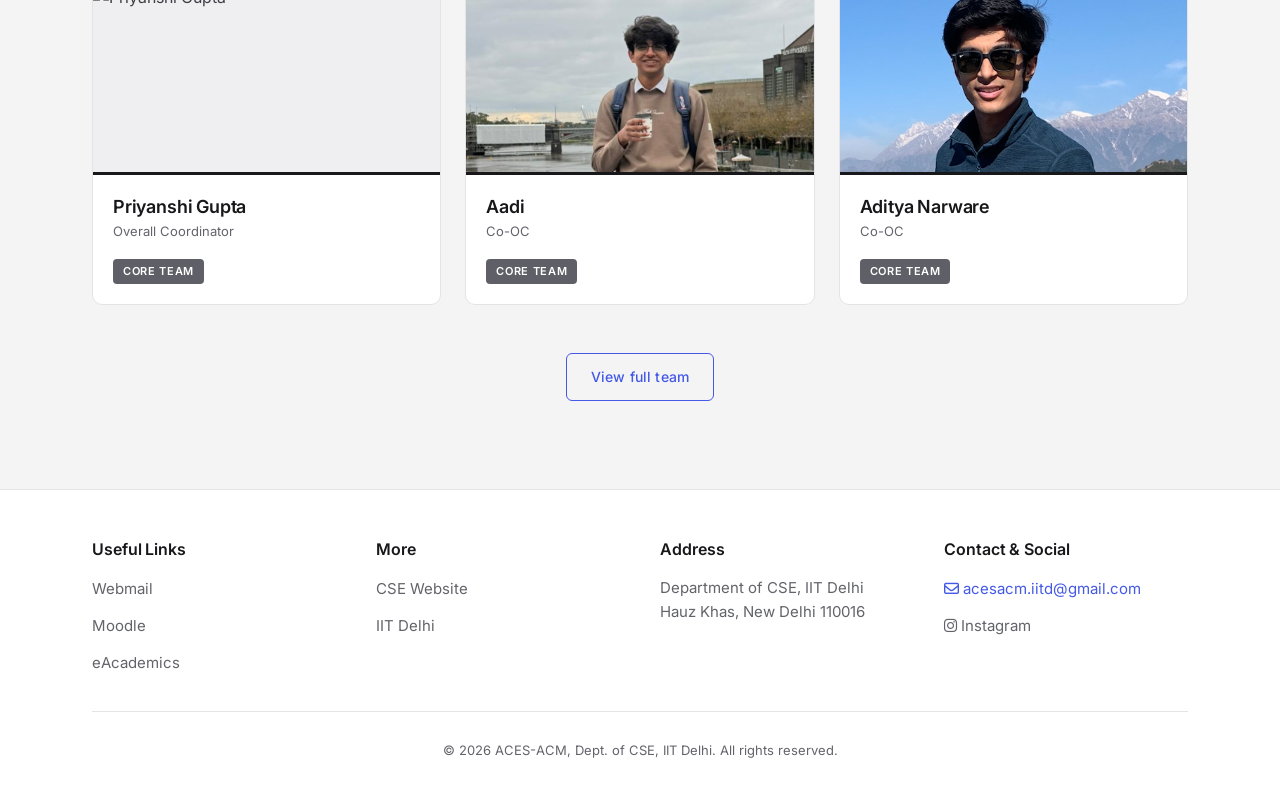
==== commit 35c5c75c: "Minor changes" ====
--- a/index.html
+++ b/index.html
@@ -4,7 +4,7 @@
 <head>
   <meta charset="UTF-8" />
   <meta name="viewport" content="width=device-width, initial-scale=1.0" />
-  <title>ACES-ACM — CSE Society, IIT Delhi</title>
+  <title>ACES-ACM IIT Delhi</title>
   <link rel="icon" type="image/jpeg" href="assets/cse-logo.jpg" />
   <link rel="preconnect" href="https://fonts.googleapis.com" />
   <link rel="preconnect" href="https://fonts.gstatic.com" crossorigin />
--- a/css/styles.css
+++ b/css/styles.css
@@ -47,20 +47,20 @@
   --tag-hci: #71717A;
 
   /* ── Type ── */
-  --sans: 'Inter', system-ui, -apple-system, sans-serif;
+  --sans: 'Inter', system-ui, -apple-system, 'Segoe UI', Roboto, 'Helvetica Neue', Arial, sans-serif;
 
   /* ── Radius scale ── */
-  --r-xs: 6px;
-  --r-sm: 8px;
-  --r-md: 14px;
-  --r-lg: 18px;
+  --r-xs: 4px;
+  --r-sm: 6px;
+  --r-md: 10px;
+  --r-lg: 12px;
   --r-pill: 999px;
 
   /* ── Elevation (soft, neutral) ── */
   --shadow-xs: 0 1px 2px rgba(0, 0, 0, 0.05);
-  --shadow-sm: 0 4px 14px rgba(0, 0, 0, 0.06);
-  --shadow-md: 0 12px 32px rgba(0, 0, 0, 0.09);
-  --shadow-lg: 0 20px 48px rgba(0, 0, 0, 0.12);
+  --shadow-sm: 0 2px 8px rgba(0, 0, 0, 0.05);
+  --shadow-md: 0 6px 20px rgba(0, 0, 0, 0.07);
+  --shadow-lg: 0 12px 32px rgba(0, 0, 0, 0.09);
 
   /* ── Motion ── */
   --ease: cubic-bezier(0.4, 0, 0.2, 1);
@@ -97,9 +97,9 @@
   --tag-hci: #636881;
 
   --shadow-xs: 0 1px 2px rgba(0, 0, 0, 0.3);
-  --shadow-sm: 0 4px 14px rgba(0, 0, 0, 0.3);
-  --shadow-md: 0 12px 32px rgba(0, 0, 0, 0.4);
-  --shadow-lg: 0 20px 48px rgba(0, 0, 0, 0.5);
+  --shadow-sm: 0 2px 8px rgba(0, 0, 0, 0.25);
+  --shadow-md: 0 6px 20px rgba(0, 0, 0, 0.35);
+  --shadow-lg: 0 12px 32px rgba(0, 0, 0, 0.45);
 }
 
 body {
@@ -107,7 +107,7 @@
   color: var(--ink-2);
   font-family: var(--sans);
   font-size: 1rem;
-  line-height: 1.65;
+  line-height: 1.6;
   overflow-wrap: break-word;
   font-feature-settings: 'kern', 'liga', 'calt';
   -webkit-font-smoothing: antialiased;
@@ -166,9 +166,9 @@
 /* ═══ SECTION HEADERS ════════════════════════════════════════════ */
 .section-label {
   font-family: var(--sans);
-  font-size: 0.72rem;
+  font-size: 0.75rem;
   font-weight: 600;
-  letter-spacing: 0.16em;
+  letter-spacing: 0.08em;
   text-transform: uppercase;
   color: var(--accent-text);
   margin-bottom: 0.85rem;
@@ -176,17 +176,17 @@
 
 .section-title {
   font-family: var(--sans);
-  font-size: clamp(2rem, 4vw, 2.75rem);
-  font-weight: 700;
-  line-height: 1.15;
-  letter-spacing: -0.012em;
+  font-size: clamp(1.75rem, 3.2vw, 2.25rem);
+  font-weight: 600;
+  line-height: 1.2;
+  letter-spacing: -0.02em;
   color: var(--heading);
   margin-bottom: 1rem;
   text-wrap: balance;
 }
 
 .section-sub {
-  font-size: 1.075rem;
+  font-size: 1rem;
   line-height: 1.7;
   color: var(--muted);
   max-width: 620px;
@@ -259,8 +259,9 @@
 }
 
 .nav-links a {
-  font-size: 0.82rem;
+  font-size: 0.8125rem;
   font-weight: 500;
+  letter-spacing: 0.005em;
   color: var(--ink-2);
   padding: 0.45rem 0.8rem;
   border-radius: var(--r-sm);
@@ -275,13 +276,13 @@
 .nav-links a.active {
   color: var(--accent-text);
   background: var(--accent-soft);
-  font-weight: 600;
+  font-weight: 500;
 }
 
 .nav-cta {
   background: var(--accent) !important;
   color: #fff !important;
-  font-weight: 600 !important;
+  font-weight: 500 !important;
   padding: 0.45rem 1.05rem !important;
   border-radius: var(--r-sm);
   box-shadow: var(--shadow-xs);
@@ -319,11 +320,14 @@
   gap: 0.75rem;
 }
 
-/* the CSE logo has black lettering, so give logos a light chip at night */
-[data-theme="dark"] .nav-logo-img {
-  background: #fff;
-  border-radius: var(--r-xs);
-  padding: 3px;
+/* logos with a night-mode version: show the one matching the theme */
+.logo-dark,
+[data-theme="dark"] .logo-light {
+  display: none !important;
+}
+
+[data-theme="dark"] .logo-dark {
+  display: block !important;
 }
 
 .nav-hamburger {
@@ -368,8 +372,8 @@
   gap: 0.5rem;
   font-family: var(--sans);
   font-size: 0.875rem;
-  font-weight: 600;
-  letter-spacing: 0.005em;
+  font-weight: 500;
+  letter-spacing: 0.01em;
   padding: 0.72rem 1.5rem;
   border-radius: var(--r-sm);
   border: none;
@@ -386,14 +390,14 @@
 
 .btn-primary:hover {
   background: var(--accent-hover);
-  box-shadow: var(--shadow-md);
+  box-shadow: var(--shadow-sm);
   transform: translateY(-1px);
 }
 
 .btn-outline {
   background: transparent;
   color: var(--accent-text);
-  border: 1.5px solid var(--accent-text);
+  border: 1px solid var(--accent-text);
 }
 
 .btn-outline:hover {
@@ -401,7 +405,7 @@
   color: #fff;
   border-color: var(--accent);
   transform: translateY(-1px);
-  box-shadow: var(--shadow-sm);
+  box-shadow: var(--shadow-xs);
 }
 
 .btn:active {
@@ -421,16 +425,16 @@
 
 .page-hero-title {
   font-family: var(--sans);
-  font-size: clamp(2.1rem, 5vw, 3rem);
-  font-weight: 700;
-  letter-spacing: -0.015em;
+  font-size: clamp(2rem, 4.5vw, 2.75rem);
+  font-weight: 600;
+  letter-spacing: -0.025em;
   color: var(--heading);
-  line-height: 1.08;
+  line-height: 1.15;
   text-wrap: balance;
 }
 
 .page-hero-sub {
-  font-size: 1.075rem;
+  font-size: 1.125rem;
   line-height: 1.65;
   color: var(--muted);
   max-width: 640px;
@@ -453,16 +457,16 @@
 
 .hero-title {
   font-family: var(--sans);
-  font-size: clamp(2.75rem, 6vw, 4.25rem);
-  font-weight: 700;
-  line-height: 1.02;
-  letter-spacing: -0.02em;
+  font-size: clamp(2.25rem, 5vw, 3.5rem);
+  font-weight: 600;
+  line-height: 1.08;
+  letter-spacing: -0.03em;
   color: var(--heading);
   margin-bottom: 1.25rem;
 }
 
 .hero-intro {
-  font-size: 1.15rem;
+  font-size: 1.125rem;
   line-height: 1.7;
   color: var(--ink-2);
   max-width: 62ch;
@@ -476,14 +480,14 @@
   max-width: 416px;
   border-radius: var(--r-lg);
   overflow: hidden;
-  background: var(--surface-sunk);
-  box-shadow: var(--shadow-md);
+  background: var(--bg);
+  box-shadow: none;
 }
 
 .hero-poster img {
   width: 100%;
   height: 100%;
-  object-fit: cover;
+  object-fit: contain;
 }
 
 .hero-poster.empty {
@@ -499,12 +503,12 @@
   align-items: center;
   justify-content: center;
   gap: 0.6rem;
-  border: 2px dashed var(--border);
+  border: 1px dashed var(--border);
   border-radius: inherit;
   color: var(--muted-lt);
-  font-size: 0.8rem;
-  font-weight: 600;
-  letter-spacing: 0.1em;
+  font-size: 0.75rem;
+  font-weight: 500;
+  letter-spacing: 0.06em;
   text-transform: uppercase;
 }
 
@@ -549,21 +553,23 @@
 .wwd-links {
   display: flex;
   flex-direction: column;
-  gap: 1rem;
+  gap: 0.75rem;
+  align-self: start; /* don't stretch to full grid cell height */
 }
 
 .wwd-link {
-  flex: 1;
-  display: flex;
-  align-items: center;
-  padding: 1.25rem 2rem;
+  flex: 0 0 auto;
+  display: flex;
+  align-items: center;
+  padding: 0.75rem 1.5rem;
   background: var(--surface);
   border: 1px solid var(--border);
   border-radius: var(--r-md);
   font-family: var(--sans);
-  font-size: 1.85rem;
-  font-weight: 700;
-  letter-spacing: -0.01em;
+  font-size: 1.1rem;
+  font-weight: 600;
+  line-height: 1.25;
+  letter-spacing: -0.015em;
   color: var(--heading);
   text-decoration: none;
   transition: box-shadow var(--dur) var(--ease), transform var(--dur) var(--ease), border-color var(--dur) var(--ease);
@@ -620,12 +626,12 @@
 
 .event-status {
   align-self: flex-start;
-  font-size: 0.66rem;
+  font-size: 0.6875rem;
   font-weight: 600;
-  letter-spacing: 0.09em;
+  letter-spacing: 0.06em;
   text-transform: uppercase;
   padding: 0.24rem 0.62rem;
-  border-radius: var(--r-pill);
+  border-radius: var(--r-xs);
   color: #fff;
   background: var(--badge);
 }
@@ -636,14 +642,15 @@
 
 .event-name {
   font-family: var(--sans);
-  font-size: 1.35rem;
-  font-weight: 700;
-  letter-spacing: -0.01em;
+  font-size: 1.25rem;
+  font-weight: 600;
+  line-height: 1.3;
+  letter-spacing: -0.015em;
   color: var(--heading);
 }
 
 .event-meta {
-  font-size: 0.82rem;
+  font-size: 0.8125rem;
   color: var(--muted);
   display: flex;
   flex-wrap: wrap;
@@ -661,9 +668,9 @@
 }
 
 .event-desc {
-  font-size: 0.92rem;
+  font-size: 0.9375rem;
   color: var(--ink-2);
-  line-height: 1.65;
+  line-height: 1.6;
 }
 
 a.event-card {
@@ -673,6 +680,201 @@
 
 .events-empty {
   color: var(--muted);
+}
+
+/* ═══ EVENTS CALENDAR ══════════════════════════════════════════════ */
+#events-calendar {
+  border-bottom: 1px solid var(--border);
+}
+
+#events-calendar .container {
+  display: flex;
+  flex-direction: column;
+  align-items: center;
+  text-align: center;
+}
+
+#events-calendar .divider {
+  margin-left: auto;
+  margin-right: auto;
+}
+
+.cal-wrap {
+  width: 100%;
+  max-width: 1100px;
+  margin: 0 auto; /* center the calendar */
+}
+
+/* header row: month title + prev/next nav + export */
+.cal-header {
+  display: flex;
+  align-items: center;
+  gap: 0.75rem;
+  margin-bottom: 1.5rem;
+  flex-wrap: wrap;
+}
+
+.cal-month-label {
+  font-size: 1.125rem;
+  font-weight: 600;
+  color: var(--heading);
+  letter-spacing: -0.015em;
+  min-width: 11rem;
+}
+
+.cal-nav {
+  display: flex;
+  gap: 0.35rem;
+}
+
+.cal-nav-btn {
+  width: 2rem;
+  height: 2rem;
+  display: inline-flex;
+  align-items: center;
+  justify-content: center;
+  border: 1px solid var(--border);
+  border-radius: var(--r-sm);
+  background: var(--surface);
+  color: var(--ink-2);
+  cursor: pointer;
+  font-size: 0.8125rem;
+  transition: background var(--dur) var(--ease), color var(--dur) var(--ease), border-color var(--dur) var(--ease);
+}
+
+.cal-nav-btn:hover {
+  background: var(--accent-soft);
+  color: var(--accent-text);
+  border-color: var(--accent-text);
+}
+
+.cal-export-btn {
+  margin-left: auto;
+  display: inline-flex;
+  align-items: center;
+  gap: 0.4rem;
+  font-size: 0.8125rem;
+  font-weight: 500;
+  letter-spacing: 0.01em;
+  padding: 0.4rem 0.9rem;
+  border: 1px solid var(--border);
+  border-radius: var(--r-sm);
+  background: var(--surface);
+  color: var(--muted);
+  cursor: pointer;
+  transition: background var(--dur) var(--ease), color var(--dur) var(--ease), border-color var(--dur) var(--ease);
+}
+
+.cal-export-btn:hover {
+  background: var(--accent-soft);
+  color: var(--accent-text);
+  border-color: var(--accent-text);
+}
+
+/* day-of-week header row */
+.cal-grid {
+  display: grid;
+  grid-template-columns: repeat(7, 1fr);
+  gap: 4px;
+}
+
+.cal-dow {
+  text-align: center;
+  font-size: 0.6875rem;
+  font-weight: 500;
+  letter-spacing: 0.06em;
+  text-transform: uppercase;
+  color: var(--muted-lt);
+  padding-bottom: 0.5rem;
+}
+
+/* individual day cells — taller to fit event name labels */
+.cal-day {
+  min-height: 6rem;
+  border-radius: var(--r-sm);
+  display: flex;
+  flex-direction: column;
+  align-items: stretch;      /* let children fill full cell width */
+  justify-content: flex-start;
+  padding: 0.45rem 0.35rem 0.4rem;
+  gap: 4px;
+  font-variant-numeric: tabular-nums;
+  color: var(--ink-2);
+  background: transparent;
+  cursor: default;
+  transition: background var(--dur) var(--ease);
+  overflow: hidden;
+  text-align: left;          /* override the container's text-align:center */
+}
+
+/* the day-of-month number */
+.cal-day-num {
+  display: block;
+  font-size: 0.9rem;
+  font-weight: 600;
+  line-height: 1;
+  text-align: center;        /* centre just the number */
+  margin-bottom: 3px;
+  color: var(--ink-2);
+}
+
+.cal-day.today {
+  background: rgba(var(--accent-rgb, 59, 130, 246), 0.05);
+}
+
+.cal-day.today .cal-day-num {
+  color: var(--accent-text);
+  font-weight: 700;
+}
+
+.cal-day.has-event:hover {
+  background: var(--surface-sunk);
+}
+
+/* event name labels — always visible inside the cell */
+.cal-event-labels {
+  display: flex;
+  flex-direction: column;
+  gap: 4px;
+  width: 100%;
+}
+
+.cal-event-label {
+  display: block;
+  width: 100%;
+  box-sizing: border-box;
+  font-size: 0.8rem;
+  font-weight: 600;
+  line-height: 1.35;
+  letter-spacing: -0.01em;
+  color: var(--accent-text);
+  background: var(--accent-soft);
+  border-left: 3px solid var(--accent);
+  border-radius: 4px;
+  padding: 4px 6px;
+  white-space: normal;
+  word-break: break-word;
+  text-align: left;
+  box-shadow: 0 1px 2px rgba(0, 0, 0, 0.04);
+  transition: transform 0.15s ease, background 0.15s ease;
+}
+
+.cal-event-label:hover {
+  transform: translateY(-1px);
+}
+
+.cal-event-more {
+  background: var(--surface-sunk);
+  border-left-color: var(--muted);
+  color: var(--muted);
+  font-size: 0.72rem;
+  font-weight: 500;
+}
+
+@media (max-width: 600px) {
+  .cal-day        { font-size: 0.72rem; min-height: 4rem; }
+  .cal-day-num    { font-size: 0.75rem; }
+  .cal-event-label { font-size: 0.625rem; padding: 2px 4px; border-left-width: 2px; }
 }
 
 /* ═══ SPEAKERS / TEAM ═════════════════════════════════════════════ */
@@ -754,21 +956,22 @@
 
 .speaker-name {
   font-family: var(--sans);
-  font-size: 1.2rem;
-  font-weight: 700;
+  font-size: 1.125rem;
+  font-weight: 600;
+  line-height: 1.3;
   letter-spacing: -0.01em;
   color: var(--heading);
   margin-bottom: 0.15rem;
 }
 
 .speaker-title {
-  font-size: 0.8rem;
+  font-size: 0.8125rem;
   color: var(--muted);
   margin-bottom: 0.75rem;
 }
 
 .speaker-bio {
-  font-size: 0.88rem;
+  font-size: 0.875rem;
   color: var(--ink-2);
   line-height: 1.6;
   margin-bottom: 1.1rem;
@@ -781,12 +984,12 @@
 }
 
 .speaker-domain {
-  font-size: 0.66rem;
+  font-size: 0.6875rem;
   font-weight: 600;
-  letter-spacing: 0.08em;
+  letter-spacing: 0.06em;
   text-transform: uppercase;
   padding: 0.24rem 0.62rem;
-  border-radius: var(--r-pill);
+  border-radius: var(--r-xs);
   color: #fff;
   background: var(--badge);
 }
@@ -840,9 +1043,10 @@
 
 .team-group-title {
   font-family: var(--sans);
-  font-size: 1.6rem;
-  font-weight: 700;
-  letter-spacing: -0.01em;
+  font-size: 1.5rem;
+  font-weight: 600;
+  line-height: 1.25;
+  letter-spacing: -0.02em;
   color: var(--heading);
   margin-bottom: 1.5rem;
   padding-bottom: 0.6rem;
@@ -850,36 +1054,6 @@
 }
 
 /* ═══ GALLERY ═════════════════════════════════════════════════════ */
-.gallery-filters {
-  display: flex;
-  flex-wrap: wrap;
-  gap: 0.5rem;
-  margin-bottom: 2.5rem;
-}
-
-.gallery-filter {
-  font-size: 0.8rem;
-  font-weight: 500;
-  padding: 0.42rem 1.05rem;
-  border-radius: var(--r-pill);
-  border: 1px solid var(--border);
-  background: var(--surface);
-  color: var(--muted);
-  cursor: pointer;
-  transition: background var(--dur) var(--ease), color var(--dur) var(--ease), border-color var(--dur) var(--ease);
-}
-
-.gallery-filter:hover {
-  border-color: var(--heading);
-  color: var(--heading);
-}
-
-.gallery-filter.active {
-  background: var(--accent);
-  color: #fff;
-  border-color: var(--accent);
-}
-
 .gallery-grid {
   display: grid;
   grid-template-columns: repeat(3, 1fr);
@@ -932,8 +1106,9 @@
 
 .gallery-caption {
   color: #fff;
-  font-size: 0.85rem;
+  font-size: 0.875rem;
   font-weight: 500;
+  line-height: 1.4;
   opacity: 0;
   transform: translateY(4px);
   transition: opacity var(--dur) var(--ease), transform var(--dur) var(--ease);
@@ -953,7 +1128,7 @@
   display: inline-flex;
   align-items: center;
   gap: 0.45rem;
-  font-size: 0.85rem;
+  font-size: 0.875rem;
   font-weight: 500;
   color: var(--muted);
   text-decoration: none;
@@ -992,12 +1167,15 @@
 .reg-info h3 {
   font-family: var(--sans);
   font-size: 1.25rem;
+  font-weight: 600;
+  line-height: 1.3;
+  letter-spacing: -0.015em;
   color: var(--heading);
   margin-bottom: 0.5rem;
 }
 
 .reg-info p {
-  font-size: 0.92rem;
+  font-size: 0.9375rem;
   color: var(--muted);
   line-height: 1.7;
   margin-bottom: 1.5rem;
@@ -1021,8 +1199,10 @@
 
 .footer-col h4 {
   font-family: var(--sans);
-  font-size: 1.3rem;
+  font-size: 1rem;
   font-weight: 600;
+  line-height: 1.4;
+  letter-spacing: -0.005em;
   color: var(--heading);
   margin-bottom: 1rem;
 }
@@ -1036,7 +1216,7 @@
 
 .footer-links a,
 .footer-text {
-  font-size: 0.98rem;
+  font-size: 0.9375rem;
   line-height: 1.6;
   color: var(--muted);
   text-decoration: none;
@@ -1060,7 +1240,7 @@
 
 .footer-bottom {
   text-align: center;
-  font-size: 0.9rem;
+  font-size: 0.8125rem;
   color: var(--muted);
   padding-top: 1.75rem;
 }
@@ -1092,7 +1272,7 @@
   }
 
   .wwd-link {
-    font-size: 1.5rem;
+    font-size: 1rem;
   }
 
   .events-grid {
@@ -1160,9 +1340,9 @@
 
   .nav-links a {
     font-family: var(--sans);
-    font-size: clamp(1.65rem, 6vw, 2.15rem);
-    font-weight: 600;
-    letter-spacing: -0.01em;
+    font-size: clamp(1.5rem, 5.5vw, 1.875rem);
+    font-weight: 500;
+    letter-spacing: -0.02em;
     color: var(--heading);
     display: flex;
     align-items: center;
@@ -1208,8 +1388,8 @@
 
   .nav-cta {
     font-family: var(--sans) !important;
-    font-size: 0.95rem !important;
-    font-weight: 600 !important;
+    font-size: 0.9375rem !important;
+    font-weight: 500 !important;
     justify-content: center;
     text-align: center;
     padding: 0.95rem 1rem !important;
@@ -1285,4 +1465,4 @@
     transition-duration: 0.01ms !important;
     scroll-behavior: auto !important;
   }
-}
+}
